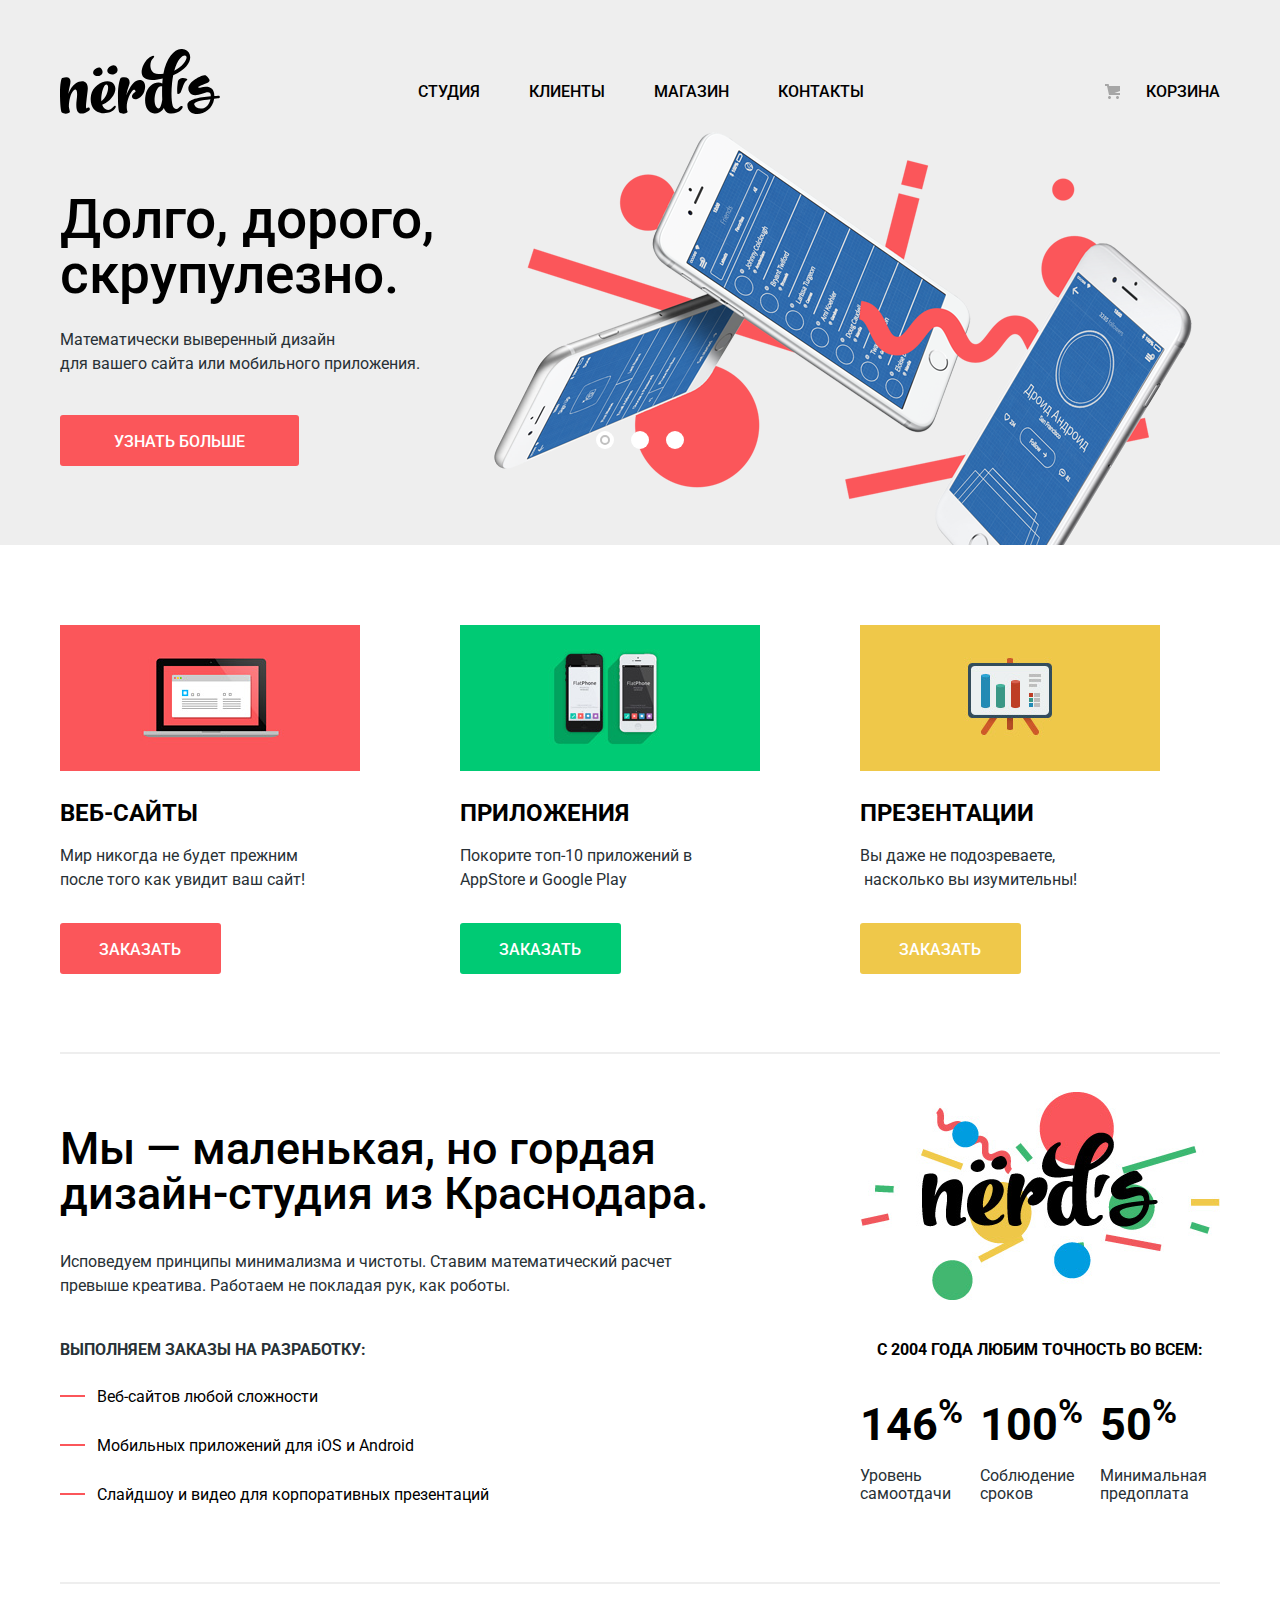
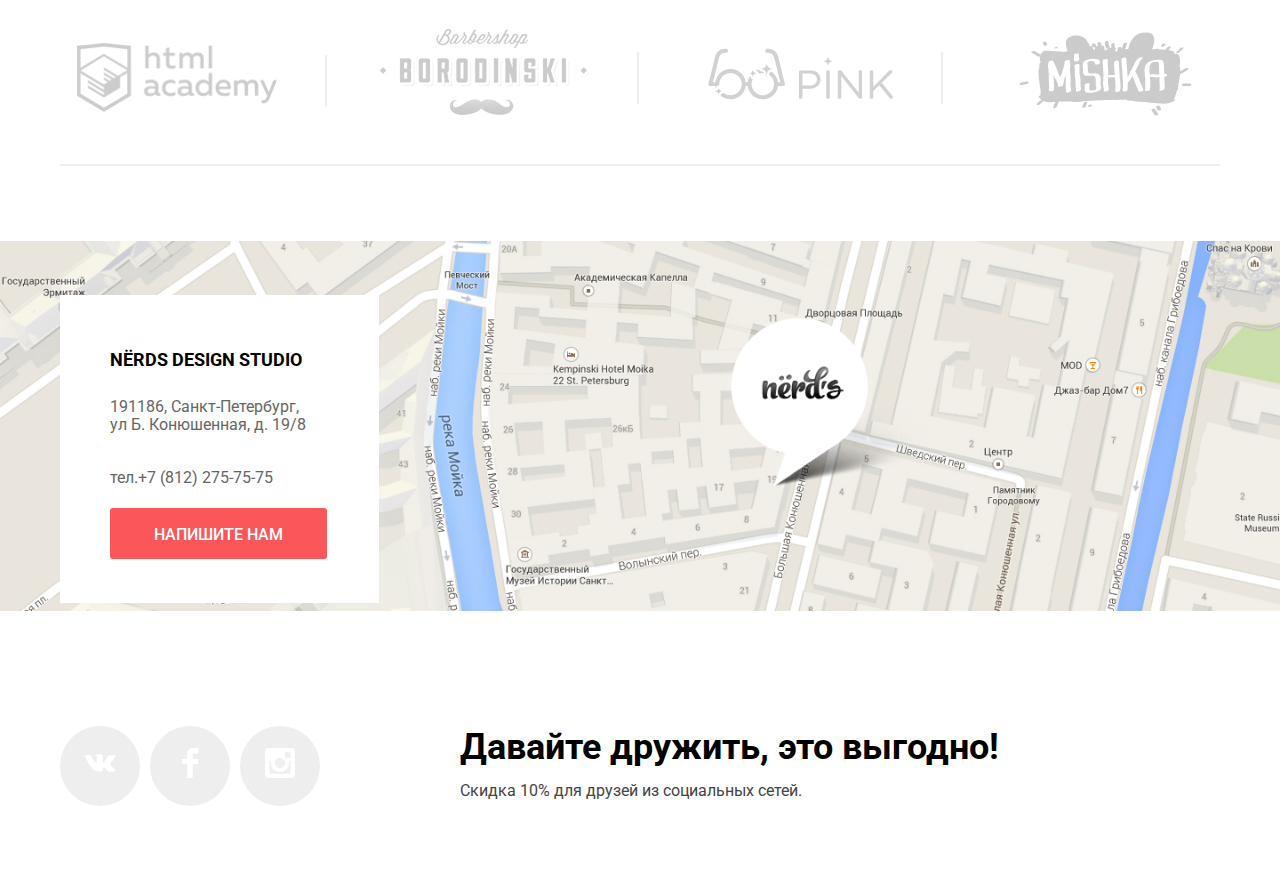
==== index.html @ cc9f0414 "удалила ненужные изображения и добавила размер карты" ====
<!DOCTYPE html>
<html class="page" lang="ru">

<head>
  <meta charset="utf-8">
  <title>HTML Academy: Нёрдс</title>
  <link href="https://fonts.googleapis.com/css2?family=Roboto:ital,wght@0,100;0,300;0,400;0,500;0,700;0,900;1,100;1,300;1,400;1,500;1,700;1,900&display=swap" rel="stylesheet">
  <link href="css/normalize.css" rel="stylesheet">
  <link href="css/style.min.css" rel="stylesheet">
</head>

<body class="page-body">
  <header class="page-header">
    <div class="container">
      <nav class="main-navigation">
        <a class="main-header-logo" href="#">
          <svg xmlns="http://www.w3.org/2000/svg" width="160" height="65" viewBox="0 0 160 65">
            <path
              d="M157.936 49.374c-1.235.161-2.523.271-3.757.377v.056c-2.415 17.364-26.188 20.231-26.779 6.599-.269-6.167 11.593-7.95 23.398-9.088.429-11.09-15.901 5.667-21.608-4.601-5.019-9.025 14.632-17.938 16.728-16.102 6.438 5.636 3.404 6.618-1.379 8.335-9.49 3.41-5.791 4.107-4.511 3.726 7.569-2.253 14.366-1.04 14.312 8.317 1.288-.107 2.522-.163 3.757-.271 2.306-.215 2.467 2.435-.161 2.652zm-7.514.756c-9.124 1.028-17.013 2.436-16.153 5.355 1.716 5.573 13.577 6.818 16.153-5.355zM117.678 44.918c-.682-.037-.703-6.038.112-11.688 1.005-6.951 11.935-3.357 9.093-1.906-2.975 1.52-4.429 8.718-6.266 12.087-.635 1.161-2.605 1.526-2.939 1.507zM42.105 21.002c2.376 4.866-4.937 8.171-8.292 4.521-1.398-1.555-.755-4.56 2.636-6.193 1.697-.836 4.073-1.596 5.656 1.672zM57.062 18.861c2.585 5.297-5.38 8.896-9.031 4.922-1.522-1.695-.823-4.963 2.873-6.742 1.846-.911 4.432-1.736 6.158 1.82zM28.883 61.666c-7.919 5.338-14.219 4.159-12.212-10.848 1.45-10.904-.948-11.521-3.122-9.442-2.845 2.697-4.628 9.723-4.684 16.412a50.98 50.98 0 0 0 1.004 4.776c.334 1.63-4.907 3.315-7.974 1.011C.837 62.79 0 54.865 0 44.131c0-8.824 1.171-14.895 2.23-15.175 8.029-2.191 9.312 1.348 7.583 7.981a47.637 47.637 0 0 0-1.395 7.924c1.673-4.664 4.071-8.485 6.803-10.173 7.416-4.664 13.605-2.473 12.434 6.801-2.007 16.58-2.174 18.827-.39 17.535 2.231-1.574 3.68 1.238 1.618 2.642zM54.982 59.59c-2.175 3.484-7.806 5.171-13.216 4.552-7.75-.843-12.545-7.756-10.705-18.097 2.008-11.185 18.065-18.322 23.196-10.341 3.735 5.789-2.175 16.017-11.597 19.783l-.502.168c1.951 5.171 6.579 7.476 11.039 2.36 2.119-2.36 3.624-1.348 1.785 1.575zm-13.605-7.418c5.855-4.159 7.806-13.32 6.189-15.905-1.728-2.697-5.074 1.517-6.245 11.746-.111 1.461-.111 2.865.056 4.159zM83.091 44.992c-1.597 2.507-3.903 4.384-5.966 5.059-2.398.73-5.185.056-5.185-2.698 0-1.011.892-3.372 3.624-4.721-.168-1.911-1.394-2.417-2.286-1.686-3.345 2.586-7.417 12.25-6.356 19.221.055.168.055.337.055.506.168.617.335 1.237.558 1.854.557 1.574-4.907 3.316-7.973.956-1.059-.788-1.617-6.97-1.617-17.704 0-8.824 1.951-16.636 3.011-16.917 6.412-1.743 10.147 1.292 8.14 7.249-1.171 3.373-2.23 6.801-2.843 10.399 2.453-6.688 6.523-12.872 9.812-14.501 5.856-2.923 10.092.956 8.867 7.813-.056.11-.112.393-.112.449-.056.562-.566 2.302-.39 1.741-.516 1.645-.892 2.277-1.339 2.98z" />
            <path
              d="M113.207 26.161a86.988 86.988 0 0 0-1.115 7.531c-1.059 10.06-.612 18.996.613 22.986.726 2.137 3.457 4.946 6.078 2.023 2.843-3.203 5.967-1.349 2.174 2.416-2.34 2.305-6.689 3.878-11.039 3.428-3.123-.393-5.018-2.415-6.134-5.505-.444.898-.947 1.685-1.56 2.302-2.119 2.193-4.685 3.43-7.974 3.092-6.637-.73-10.538-7.923-8.699-18.153 1.952-10.791 11.319-14.725 16.728-11.857.112-1.349.223-2.699.335-4.104.055-.281.055-.562.11-.843a96.962 96.962 0 0 1-4.962.956C73.787 34.423 82.04 14.864 87.894 9.75c6.636-5.733 7.36-1.855 5.297-.562-3.68 2.36-5.297 15.905 5.241 15.905 1.729 0 3.346-.112 4.962-.281C106.685 6.49 116.665-2.391 124.75.532c8.976 3.26 8.029 17.535-11.543 25.629zm-10.928 24.393c-.224-3.542-.224-7.532-.167-11.636 0-.506.056-1.011.056-1.461-3.346-1.518-6.635 3.653-7.473 10.792-.946 8.373 2.788 12.813 4.908 10.791 1.617-1.631 2.453-6.803 2.676-8.486zm24.086-43.165c-1.784-2.642-8.307.562-12.098 14.332 9.535-4.554 13.326-12.422 12.098-14.332z" />
          </svg>
        </a>
        <ul class="site-navigation">
          <li>
            <a href="">Студия</a>
          </li>
          <li>
            <a href="">Клиенты</a>
          </li>
          <li>
            <a href="catalog.html">Магазин</a>
          </li>
          <li>
            <a href="">Контакты</a>
          </li>
        </ul>
        <div class="header-cart">
          <a class="cart-link" href="">Корзина</a>
        </div>
      </nav>
    </div>
  </header>
  <main>
    <div class="slider">
      <section class="slider-full container">
        <h2 class="visually-hidden">Описание</h2>
        <ul class="slider-list">
          <li class="slider-item slide slide-current">
            <section class="slider-text">
              <p class="slider-main-text">Долго, дорого,  скрупулезно.</p>
              <p class="slider-description-text">Математически выверенный дизайн <br>
                для вашего сайта или мобильного приложения.</p>
              <a class="button button-primary" href="">Узнать больше</a>
            </section>
            <img class="slider-img" src="img/banner-phone.png" width="760" height="430" alt="Телефоны">
          </li>
          <li class="slider-item slide">
            <section class="slider-text">
              <p class="slider-main-text">Любим математику как никто другой.</p>
              <p class="slider-description-text">Никакого креатива, только математические формулы для расчета идеальных пропорций</p>
              <a class="button button-primary" href="">Узнать больше</a>
            </section>
            <img class="slider-img" src="img/banner-pc.png" width="760" height="430" alt="Мониторы">
          </li>
          <li class="slider-item slide">
            <section class="slider-text">
              <p class="slider-main-text">Только ночь, только хардкор.</p>
              <p class="slider-description-text">Никакого креатива, только математические формулы для расчета идеальных пропорций</p>
              <a class="button button-primary" href="">Узнать больше</a>
            </section>
            <img class="slider-img" src="img/banner-tablet-and-phone.png" width="760" height="430" alt="Планшеты">
          </li>
        </ul>
        <div class="slider-controls">
          <button class="slider-control current" type="button" aria-label="Первый слайд"></button>
          <button class="slider-control" type="button" aria-label="Второй слайд"></button>
          <button class="slider-control" type="button" aria-label="Третий слайд"></button>
        </div>
      </section>
    </div>
    <div class="container">
      <h1 class="visually-hidden">Студия «Нердс»</h1>
      <section class="features">
        <h2 class="visually-hidden">Услуги</h2>
        <ul class="features-list">
          <li class="features-item">
            <a href="">
              <img src="img/illustration-1-1.png" width="300" height="146" alt="Изображение с ноутбуком">
            </a>
            <h3>Веб-сайты</h3>
            <p>Мир никогда не будет прежним <br> после того как увидит ваш сайт!</p>
            <a href="" class="button button-primary button-features">Заказать</a>
          </li>
          <li class="features-item">
            <a href="">
              <img src="img/illustration-2-1.png" width="300" height="146" alt="Изображение со смартфонами">
            </a>
            <h3>Приложения</h3>
            <p>Покорите топ-10 приложений в AppStore и Google Play</p>
            <a href="" class="button button-green button-features">Заказать</a>
          </li>
          <li class="features-item">
            <a href="">
              <img src="img/illustration-3-1.png" width="300" height="146" alt="Изображение с презентацией">
            </a>
            <h3>Презентации</h3>
            <p>Вы даже не подозреваете,<br> насколько вы изумительны!</p>
            <a href="" class="button button-yellow button-features">Заказать</a>
          </li>
        </ul>
      </section>
      <hr class="horizontal-line">
      <section class="section-about">
        <section class="differents">
          <h2 class="visually-hidden">Чем мы отличаемся</h2>
          <p class="positioning">Мы — маленькая, но гордая<br> дизайн-студия из Краснодара.</p>
          <p class="values-company">Исповедуем принципы минимализма и чистоты. Ставим математический расчет превыше креатива. Работаем не покладая рук, как роботы.</p> 
          <p class="types-jobs">Выполняем заказы на разработку:</p>
          <ul>
            <li>Веб-сайтов любой сложности</li>
            <li>Мобильных приложений для iOS и Android</li>
            <li>Слайдшоу и видео для корпоративных презентаций</li>
          </ul>
        </section>
        <section class="rtb">
          <h2 class="visually-hidden">RTB</h2>
          <figure class="logo-container">
            <img src="img/nerds-illustration-1.png" width="360" height="208" alt="Цветной логотип Нёрдс">
          </figure>
          <p class="rtb-discription">с 2004 года Любим точность во всем:</p>
          <ul>
            <li>
              <p class="rtb-numbers">146<sup>%</sup></p>
              <p class="rtb-numbers-description">Уровень самоотдачи</p>
            </li>
            <li>
              <p class="rtb-numbers">100<sup>%</sup></p>
              <p class="rtb-numbers-description">Соблюдение сроков</p>
            </li>
            <li>
              <p class="rtb-numbers">50<sup>%</sup></p>
              <p class="rtb-numbers-description">Минимальная предоплата</p>
            </li>
          </ul>
        </section>
      </section>
      <section class="our-projects">
        <h2 class="visually-hidden">Наши проекты</h2>
        <ul class="projects-list">
          <li class="projects-item project-html-academy">
            <a href="https://htmlacademy.ru/intensive/htmlcss" target="_blank"><img src="img/logo-1.png" width="200" height="68" alt="Логотип HTMLAcademy"></a>
          </li>
          <li class="projects-item project-borodinski">
            <a href="#"><img src="img/logo-2.png" width="209" height="90" alt="Логотип Барбершопа Бородинский"></a>
          </li>
          <li class="projects-item project-pink">
            <a href="#"><img src="img/logo-3.png" width="185" height="52" alt="Логотип проекта Пинк"></a>
          </li>
          <li class="projects-item">
            <a href="#"><img src="img/logo-4.png" width="173" height="84" alt="Логотип магазина Мишка"></a>
          </li>
        </ul>
      </section>
    </div>

  </main>
  <footer class="page-footer main-footer">
    <section class="map-footer">
      <h2 class="visually-hidden">Как нас найти</h2>
      <div class="main-map">
        <img class="map-image" src="img/map-plus-marker.jpg" width="1440" height="416" alt="Карта города">
        <div class="container">
          <div class="map-address">
            <h3>Nёrds design studio</h3>
            <p>191186, Санкт-Петербург,<br> ул Б. Конюшенная, д. 19/8</p>
            <p>тел.<a class="number" href="tel:+78122757575">+7 (812) 275-75-75</a></p>
            <a class="button button-primary button-mail" href="write-us.html">Напишите нам</a>
          </div>
        </div>
      </div>
    </section>
    <div class="footer-social container">
      <h2 class="visually-hidden">Ссылки на соцсети</h2>
      <ul class="social-links">
        <li class="social-button">
          <a href="https://vk.com/" target="_blank">
            <span class="visually-hidden">Вконтакте</span>
            <svg width="26" height="15" viewBox="0 0 26 15"><path fill="#FFF" d="M16.138 11.51c.956-.309 2.18 2.04 3.483 2.939.978.681 1.727.534 1.727.534l3.473-.05s1.815-.112.957-1.554c-.071-.12-.503-1.069-2.585-3.022-2.177-2.043-1.882-1.712.739-5.244 1.597-2.153 2.236-3.468 2.036-4.028-.192-.539-1.365-.399-1.365-.399L20.69.713c-.381.001-.704.119-.851.515-.003.004-.621 1.666-1.445 3.079-1.741 2.989-2.436 3.148-2.724 2.961-.661-.433-.494-1.737-.494-2.664 0-2.897.432-4.105-.846-4.417-.427-.104-.739-.172-1.828-.182-1.392-.021-2.574 0-3.244.329-.445.223-.786.712-.579.74.26.035.843.16 1.155.586.401.552.389 1.789.389 1.789s.229 3.411-.54 3.834c-.528.29-1.25-.302-2.803-3.016-.793-1.388-1.392-2.922-1.392-2.922s-.116-.285-.326-.441c-.25-.185-.6-.244-.6-.244L.848.684S.29.7.085.946c-.182.218-.015.668-.015.668s2.909 6.881 6.203 10.347c3.02 3.182 6.452 2.971 6.452 2.971h1.555s.469-.054.709-.312c.224-.24.214-.691.214-.691s-.031-2.109.935-2.419z"/></svg>
          </a>
        </li>
        <li class="social-button">
          <a href="http://facebook.com/" target="_blank">
            <span class="visually-hidden">Фейсбук</span>
            <svg width="12" height="22" viewBox="0 0 12 22">
              <path d="M12 4V0H8a4 4 0 0 0-4 4v4H0v4h4v10h4V12h4V8H8V4h4z" /></svg>
          </a>
        </li>
        <li class="social-button">
          <a href="https://www.instagram.com/" target="_blank">
            <span class="visually-hidden">Инстаграм</span>
            <svg width="21" height="21" viewBox="0 0 21 21"><path fill="#FFF" d="M18 0H3C1.35 0 0 1.35 0 3v15c0 1.65 1.35 3 3 3h15c1.65 0 3-1.35 3-3V3c0-1.65-1.35-3-3-3zm-7.5 7c1.93 0 3.5 1.57 3.5 3.5S12.43 14 10.5 14 7 12.43 7 10.5 8.57 7 10.5 7zM18 18H3V9h1.181A6.504 6.504 0 0 0 4 10.5a6.5 6.5 0 1 0 13 0 6.45 6.45 0 0 0-.181-1.5H18v9zm0-11h-4V3h4v4z"/></svg>
          </a>
        </li>
      </ul>
      <section class="footer-cta">
        <p class="big-text">Давайте дружить, это выгодно!</p>
        <p class="after-big-text">Скидка 10% для друзей из социальных сетей.</p>
      </section>
    </div>
  </footer>
  <section class="modal modal-contact-us">
    <h2 class="modal-title">Напишите нам</h2>
    <button class="modal-close" type="button" aria-label="Закрыть"></button>
    <form class="modal-form" action="https://echo.htmlacademy.ru" method="POST">
      <div class="modal-name">
        <label class="modal-label" for="name">Ваше имя:</label>
        <input class="modal-name-input" type="text" name="name" id="name" placeholder="Имя Фамилия">
      </div>
      <div class="modal-email">
        <label class="modal-label" for="email">Ваш email:</label>
        <input class="modal-email-input" type="email" name="email" id="email" placeholder="email@example.com">
      </div>
      <div class="form-text">
        <label class="modal-label" for="letter">Текст письма</label>
        <textarea class="modal-text-textarea" name="letter" id="letter" rows="8" placeholder="В свободной форме"></textarea>
      </div>
      <button class="button button-primary modal-button" type="submit">Отправить</button>
    </form>
  </section>

  <script src="js/slider.min.js"></script>
  <script src="js/mail.min.js"></script>
</body>

</html>
---- css/style.min.css ----
:root{--primary-black:0,0,0;--primary-white:255,255,255;--primary-red:#FB565A;--hover-red:#E74246;--active-red:#D7373B;--primary-gray:#EEEEEE;--hover-gray:#DFDFDF;--active-gray:#D5D5D5;--primary-darkgray:77,77,77;--active-link-gray:65,65,65;--text-gray:#283136}html{box-sizing:border-box}body{min-width:1180px;margin:0;padding:0;font-family:Roboto,Arial,sans-serif;font-size:16px;line-height:24px;font-weight:400;color:rgba(var(--primary-black),1);background-color:rgba(var(--primary-white),1)}a{text-decoration:none}img{max-width:100%;height:auto}.horizontal-line{border:none;height:2px;background-color:var(--primary-gray)}.visually-hidden{position:absolute;width:1px;height:1px;margin:-1px;border:0;padding:0;clip:rect(0 0 0 0);overflow:hidden}.page{height:100%}.page-body{min-height:100%;display:grid;grid-template-rows:min-content 1fr min-content;align-content:start}.page-catalog{display:grid;grid-column-gap:140px;grid-template-columns:260px 1fr;align-content:start}.container{width:1160px;padding:0 15px;margin:0 auto}.button{font:inherit;line-height:18px;font-weight:500;border-radius:3px;text-align:center;vertical-align:middle;text-transform:uppercase;border-radius:3px;border:none;cursor:pointer}.button-primary{color:rgba(var(--primary-white),1);background-color:var(--primary-red)}.button-primary:hover{background-color:var(--hover-red);transition:.3s}.button-primary:active{color:rgba(var(--primary-white),.3);background-color:var(--active-red);box-shadow:inset 0 3px 0 rgba(0,1,1,.1);transition:.3s}.button-secondary{color:rgba(var(--primary-black),1);background-color:var(--primary-gray)}.button-secondary:hover{color:rgba(var(--primary-black),1);background-color:#dfdfdf;transition:.3s}.button-secondary:active{color:rgba(var(--primary-black),.3);background-color:#d5d5d5;box-shadow:inset 0 3px 0 rgba(0,1,1,.1);transition:.3s}.page-header{background-color:var(--primary-gray)}.header-background{background-color:var(--primary-gray);background-size:cover}.main-navigation{width:100%;margin-top:49px;text-transform:uppercase;font-weight:500;color:rgba(var(--primary-black),1);line-height:30px;list-style:none;display:flex;justify-content:space-between;align-items:center}.main-header-logo{width:160px;height:65px;color:rgba(var(--primary-black),1);fill:currentColor}.main-header-logo:hover{fill:rgba(var(--primary-black),1)}.main-header-logo:active{fill:#a6a6a6;transition:.3s}.site-navigation{flex-wrap:wrap;margin:0;margin-top:20px;padding:0;list-style:none;font-weight:500}.header-cart{margin-top:20px;max-width:115px}.cart-link::before{content:"";position:absolute;top:7px;right:100px;width:15px;height:15px;background-image:url(../img/cart-icon.svg);background-repeat:no-repeat;background-position:0 0}.header-cart .cart-link{padding-left:40px;position:relative}.site-navigation li{display:inline-block;vertical-align:top;margin-right:45px}.site-navigation li:last-child{padding-right:0}.site-navigation a{position:relative;text-align:center;padding-top:25px;padding-bottom:25px;color:rgba(var(--primary-black),1)}.header-cart a{display:block;color:rgba(var(--primary-black),1)}.header-cart a:hover,.site-navigation a:hover{color:var(--primary-red);transition:.3s}.header-cart a:active,.site-navigation a:active{color:rgba(var(--primary-black),.3);transition:.3s}.site-navigation-active::before{display:inline-block;vertical-align:top;position:absolute;content:"";width:100%;height:2px;background:var(--primary-red);bottom:4px}.page-title{background-color:var(--primary-gray);padding-top:78px;padding-bottom:108px;text-align:center;margin:0;margin-bottom:55px;font-size:55px;line-height:1}.slider{width:100%;background-color:var(--primary-gray)}.slider-full{position:relative;width:1160px;margin:0 auto;padding:0}.slider ul{list-style:none;display:flex;align-items:center;flex-wrap:wrap;padding:0;margin:0}.slider-item{position:relative;width:1160px}.slider-text{position:absolute;top:78px}.slider-main-text{width:538px;min-height:111px;font-size:55px;line-height:55px;font-weight:500;margin:0;margin-bottom:25px}.slider-description-text{margin:0;width:400px;min-height:49px;color:var(--text-gray);margin-bottom:52px}.slider-text a{padding:54px;padding-top:17px;padding-bottom:15px}.slider-controls{position:absolute;top:317px;left:536px;z-index:20;display:flex;width:88px;justify-content:space-between}.slider-controls button{padding:0;border:0;width:18px;height:18px;background-color:rgba(var(--primary-white),1);border-radius:50%;cursor:pointer}.slide{display:none}.slide-current{display:block}.slider-controls .current{width:18px;height:18px;align-self:center;border-radius:50%}.slider-controls .current::before{border-color:#c1c1c1}.slider-control{position:relative}.slider-control::before{content:"";position:absolute;width:6px;height:6px;border:2px solid transparent;border-radius:50%;top:50%;left:50%;transform:translate(-50%,-50%)}.slider-img{display:flex;padding-left:400px;width:760px}.features{margin-top:80px;margin-bottom:80px}.features-list{display:grid;grid-template-columns:1fr 1fr 1fr;column-gap:100px;margin:0;margin-right:60px;padding:0;list-style:none}.features-item{text-align:left;min-height:347px}.features-item h3{font-size:24px;line-height:30px;margin-top:20px;margin-bottom:16px;font-weight:700;text-transform:uppercase}.features-item p{color:var(--text-gray);margin:0;margin-bottom:45px}.button-features{padding-left:39px;padding-right:40px;padding-top:17px;padding-bottom:15px}.button-green{color:rgba(var(--primary-white),1);background-color:#00ca74}.button-green:hover{background-color:#00bc6c;transition:.3s}.button-green:active{color:rgba(var(--primary-white),.3);background-color:#00aa62;box-shadow:inset 0 3px 0 rgba(0,1,1,.1);transition:.3s}.button-yellow{color:rgba(var(--primary-white),1);background-color:#efc84a}.button-yellow:hover{background-color:#eab534;transition:.3s}.button-yellow:active{color:rgba(var(--primary-white),.3);background-color:#e5a722;box-shadow:inset 0 3px 0 rgba(0,1,1,.1);transition:.3s}.section-about{display:flex;justify-content:space-between;flex-wrap:wrap;margin-top:38px;margin-bottom:50px;width:100%}.differents{width:651px}.positioning{margin:0;margin-top:34px;margin-bottom:34px;font-weight:500;font-size:45px;line-height:45px}.values-company{max-width:646px;margin:0;margin-bottom:16px;color:var(--text-gray)}.types-jobs{font-weight:700;text-transform:uppercase;margin:0;margin-bottom:23px;color:var(--text-gray)}.rtb{width:360px;min-height:412px}.logo-container{margin:0;height:208px}.logo-container img{width:360px;height:208px}.differents ul{list-style:none;color:rgba(var(---text-gray),1);margin:0;padding:0}.differents li{position:relative;margin:0;padding:0;padding-left:37px;margin-bottom:25px}.differents li::before{content:"";position:absolute;top:10px;left:0;width:25px;height:2px;background-color:var(--primary-red)}.rtb ul{list-style:none;padding:0;margin:0;display:grid;grid-template-columns:1fr 1fr 1fr}.rtb-numbers{font-weight:700;font-size:45px;line-height:64px;margin:0}.rtb-numbers-description{line-height:18px;color:var(--text-gray);margin:0;margin-top:10px}.rtb-discription{text-align:center;text-transform:uppercase;font-weight:700;margin-top:38px;margin-bottom:31px}.our-projects{width:100%;min-height:180px;margin-bottom:75px;border-top:2px solid var(--primary-gray);border-bottom:2px solid var(--primary-gray)}.projects-list{margin:0;padding-top:45px;padding-bottom:37px;padding-left:17px;padding-right:28px;display:flex;justify-content:space-between;align-items:center;flex-direction:row;list-style:none}.projects-item{position:relative}.projects-item:not(:last-child)::after{content:"";position:absolute;top:50%;right:-50px;width:2px;height:52px;background-color:var(--primary-gray);transform:translateY(-50%)}.project-html-academy{margin-top:7px}.project-borodinski{margin-left:-23px}.project-pink{margin-left:-8px}.projects-item img{flex-grow:1;opacity:.2}.projects-item img:hover{opacity:1;transition:.3s}.projects-item img:active{opacity:.1;transition:.3s}.footer-social{display:flex;align-items:center;justify-content:center;min-height:218px}.map-footer{position:relative;height:416px}.map-image{position:absolute;top:0;left:0;right:0;bottom:0;max-height:100%;width:100%;object-fit:cover;z-index:-1}.map-address-container{border:1px solid transparent}.map-address{position:absolute;top:54px;width:319px;min-height:308px;background-color:rgba(var(--primary-white),1)}.map-address h3{text-transform:uppercase;font-size:18px;line-height:30px;font-weight:700;margin-left:50px;margin-top:50px;margin-bottom:23px}.map-address p{color:#666;line-height:18px;margin-bottom:35px;padding-left:50px;padding-right:39px}.button-mail{padding-left:44px;padding-right:44px;padding-top:17px;padding-bottom:15px;margin-left:50px;margin-bottom:47px}.number{text-decoration:none;color:#666}.footer-cta{text-align:left;margin:0;margin-right:100px;margin-left:140px;width:660px}.after-big-text{color:#444;margin:0}.big-text{color:var(--primary-black);margin:0;padding-bottom:14px;font-size:36px;line-height:36px;font-weight:700}.social-links{display:flex;flex-wrap:wrap;justify-content:space-between;width:260px;height:80px;padding:0;margin:0;list-style:none}.social-button{display:flex;align-items:center;justify-content:center;width:80px;height:80px;border-radius:100%;fill:rgba(var(--primary-white),1);background-color:var(--primary-gray);cursor:pointer}.social-button:hover{background-color:var(--hover-red);transition:.3s}.social-button svg{width:30px;height:30px}.social-button:active path{fill:rgba(var(--primary-white),.3);background-color:var(--active-red);transition:.3s}.filters{grid-row-start:1;grid-row-end:3}.filter-grid{display:flex;margin:0;padding:0;border:none}.grid{margin-top:54px;margin-bottom:20px}.range-filter{width:260px;margin-top:48px}.filter legend{font-size:18px;line-height:30px;font-weight:700;text-transform:uppercase}.range-controls{position:relative;height:41px;background-color:var(--primary-gray);margin-bottom:14px;padding-top:39px;padding-left:33px;padding-right:22px;border-radius:3px}.range-controls .scale{height:2px;background:#d7dcdf}.range-controls .bar{width:70%;height:2px;background:#00ca74}.range-controls .toggle{position:absolute;top:30px;left:0;width:4px;height:4px;padding:0;border:8px solid rgba(var(--primary-white),1);background-color:#ababab;border-radius:50%;box-shadow:0 2px 1px rgba(0,0,0,.15);cursor:pointer}.range-controls .toggle-min{left:18px}.range-controls .toggle-max{left:160px}.price-controls label{text-transform:uppercase;font-family:inherit;font-size:16px;line-height:22px}.price-controls input{font-family:inherit;font-size:inherit;line-height:inherit;width:80px;height:38px;background-color:var(--primary-gray);border:none;border-radius:3px;margin-left:11px;text-align:center}.price-controls{display:flex;justify-content:space-between}.filter ul{list-style:none;padding:0;color:rgba(var(--primary-darkgray),.4)}.filter-item{margin-bottom:17px;color:var(--text-gray)}.filter-check{padding-left:36px;color:rgba(var(--text-gray),1);cursor:pointer}.filter-input{position:absolute;-webkit-appearance:none;-moz-appearance:none;appearance:none}.filter-checkbox{position:absolute;width:23px;height:23px;margin-left:-36px;background-image:url(../img/checkbox-off.svg);opacity:.4}.filter-radio-button{position:absolute;width:25px;height:25px;margin-left:-36px;background-image:url(../img/radio-off.svg);opacity:.4}.filter-input:focus+.filter-checkbox,.filter-input:hover+.filter-checkbox{background-image:url(../img/checkbox-off.svg);opacity:1;transition:.3s}.filter-input:focus+.filter-radio-button,.filter-input:hover+.filter-radio-button{background-image:url(../img/radio-off.svg);opacity:1;transition:.3s}.filter-input:checked+.filter-checkbox{background-image:url(../img/checkbox-on.svg);width:25px}.filter-input:checked:focus+.filter-checkbox,.filter-nput:checked:hover+.filter-checkbox{color:rgba(var(--text-gray),1);background-image:url(../img/checkbox-on.svg);opacity:1;transition:.3s}.filter-input:disabled+.filter-checkbox{background-image:url(../img/checkbox-off.svg);opacity:1}.filter-input:disabled:focus+.filter-checkbox,.filter-input:disabled:hover+.filter-checkbox{background-image:url(../img/checkbox-off.svg);opacity:.1;transition:.3s}.filter-input:disabled:checked+.filter-checkbox{background-image:url(../img/checkbox-on.svg);opacity:.1;transition:.3s}.filter-input:disabled:checked:focus+.filter-checkbox,.filter-input:disabled:checked:hover+.filter-checkbox{background-image:url(../img/checkbox-on.svg);opacity:.1;transition:.3s}.filter-input:checked+.filter-radio-button{background-image:url(../img/radio-on.svg)}.filter-input:checked:focus+.filter-radio-button,.filter-input:checked:hover+.filter-radio-button{color:rgba(var(--filter-text-gray),1);background-image:url(../img/radio-on.svg);opacity:1;transition:.3s}.filter-input:disabled+.filter-radio-button{background-image:url(../img/radio-off.svg);opacity:.1}.filter-input:disabled:focus+.filter-radio-button,.filter-input:disabled:hover+.filter-radio-button{background-image:url(../img/radio-off.svg);opacity:.1;transition:.3s}.filter-input:disabled:checked+.filter-radio-button{background-image:url(../img/radio-on.svg);opacity:.1}.filter-input:disabled:checked:focus+.filter-adio-button,.filter-input:disabled:checked:hover+.filter-radio-button{background-image:url(../img/radio-on.svg);opacity:.1;transition:.3s}.button-show{padding-left:88px;padding-right:89px;padding-top:17px;padding-bottom:15px;margin-top:25px}.sorting{display:flex;justify-content:space-between;min-height:30px}.title-sorting{text-transform:uppercase;margin:0;font-size:18px;line-height:30px;font-weight:700}.sorting-buttons{display:flex;align-items:center}.sorting-ranging{background-color:transparent;fill:currentColor;fill-opacity:.2}.sorting-ranging:focus,.sorting-ranging:hover{fill:#a6a6a6;fill-opacity:1;transition:.3s}.sorting-ranging-current,.sorting-ranging:active{fill:var(--primary-black);fill-opacity:1;transition:.3s}.button-sort{color:rgba(var(--primary-black),.3);font-size:14px;background-color:transparent;padding:0;padding-left:15px;padding-right:15px}.button-sort:focus,.button-sort:hover{color:rgba(var(--primary-black),.6);transition:.3s}.button-sort-current,.button-sort:active{color:rgba(var(--primary-black),1)}.sort-list-item{margin-right:5px}.catalog-list{display:flex;flex-wrap:wrap;justify-content:space-between;margin:0;margin-top:45px;padding:0;list-style:none}.catalog-list-item{position:relative;margin-bottom:30px;width:360px}.catalog-list-item:hover{box-shadow:0 6px 15px rgba(0,1,1,.25);transition:.3s}.browser-header{padding:0;margin:0;width:360px;height:40px;opacity:.12}.catalog-list-image{padding:0;margin:0;width:360px;height:580px}.catalog-list-item-info{position:absolute;bottom:0;display:none}.catalog-list-item:hover .catalog-list-item-info{display:flex;flex-direction:column;align-items:center;background-color:var(--primary-gray);min-height:230px;width:360px;border-radius:0 0 3px 3px;transition:.3s}.catalog-list-item:hover .browser-header{opacity:1;transition:.3s}.catalog-item-description{text-align:center;color:#666;line-height:18px;margin:0;margin-bottom:32px;margin-top:15px}.catalog-item{text-transform:uppercase;color:var(--primary-black);font-size:18px;font-weight:700;line-height:30px;margin-top:26px;transition:.2s}.catalog-item:hover{color:var(--primary-red);transition:.3s}.catalog-item:active{color:rgba(var(--primary-black),.3);transition:.3s}.button-catalog{padding:17px 72px 15px 72px}.pagination-list{display:flex;flex-wrap:wrap;list-style:none;padding:0;margin:0;margin-bottom:60px;margin-top:25px}.pagination-item{margin-right:11px}.pagination-item a{display:block;text-transform:uppercase;color:rgba(var(--primary-black),1);padding-top:17px;padding-bottom:15px;padding-left:20px;padding-right:20px;margin:0;line-height:18px;font-weight:500;border-radius:3px;background-color:var(--primary-gray)}.pagination-item:last-child{margin-right:0}.pagination-item a:hover{background-color:#dfdfdf;transition:.3s}.pagination-item a:active{color:rgba(var(--primary-black),.3);background-color:#d5d5d5;box-shadow:inset 0 3px 0 rgba(0,1,1,.1);transition:.3s}.pagination-item-current a,.pagination-item-current a:active,.pagination-item-current a:hover{background:rgba(0,0,0,.0001);border:3px solid #dbdbdb;padding-top:14px;padding-bottom:12px;padding-left:17px;padding-right:17px;border-radius:3px;border-color:#dbdbdb;transition:.3s}.button-pagination{padding-top:17px;padding-bottom:15px;padding-left:78px;padding-right:77px}.modal{display:none;box-sizing:border-box}.modal-contact-us{width:960px;position:fixed;top:50px;right:0;bottom:auto;left:0;margin:auto;padding:65px 100px 85px 100px;background:rgba(var(--primary-white),1);box-shadow:0 20px 40px rgba(0,0,0,.4)}.modal-show{display:block;animation:bounce .6s}.modal-error{animation:shake .6s}.modal-title{margin:0;margin-bottom:37px;font-weight:700;font-size:45px}.modal-form{display:flex;flex-wrap:wrap;justify-content:space-between}.form-text{width:100%;margin-bottom:47px;margin-top:34px}.modal-label{display:block;font-weight:700;margin-bottom:9px}.modal-email{flex-grow:1}.modal-name{flex-grow:1;margin-right:56px}.modal-email-input,.modal-name-input{width:100%;min-height:50px;border:2px solid #d7dcde;border-radius:3px;padding-left:16px;color:#a2a2a2}.modal-text-textarea{width:100%;max-width:100%;border:2px solid #d7dcde;border-radius:3px;padding-left:16px;padding-top:16px;color:#a2a2a2}.modal-email-input:hover,.modal-name-input:hover,.modal-text-textarea:hover{border:2px solid #b4b9bb;transition:.3s}.modal-email-input:focus,.modal-name-input:focus,.modal-text-textarea:focus{border:2px solid #000;color:#444}.modal-email-input:invalid,.modal-name-input:invalid,.modal-text-textarea:invalid{border:2px solid var(--primary-red);color:var(--primary-red)}.modal-email-input::-webkit-input-placeholder,.modal-name-input::-webkit-input-placeholder,.modal-text-textarea::-webkit-input-placeholder{color:#a2a2a2}.modal-email-input::-moz-placeholder,.modal-name-input::-moz-placeholder,.modal-text-textarea::-moz-placeholder{color:#a2a2a2}.modal-email-input::-ms-input-placeholder,.modal-name-input::-ms-input-placeholder,.modal-text-textarea::-ms-input-placeholder{color:#a2a2a2}.modal-email-input:focus::-webkit-input-placeholder,.modal-name-input:focus::-webkit-input-placeholder,.modal-text-textarea:focus::-webkit-input-placeholder{color:#444}.modal-email-input:focus::-moz-placeholder,.modal-name-input:focus::-moz-placeholder,.modal-text-textarea:focus::-moz-placeholder{color:#444}.modal-email-input:focus::-ms-input-placeholder,.modal-name-input:focus::-ms-input-placeholder,.modal-text-textarea:focus::-ms-input-placeholder{color:#444}.modal-button{padding:17px 83px 15px 83px}.modal-close{position:absolute;top:78px;right:90px;width:21px;height:21px;background-color:transparent;border:0;cursor:pointer}.modal-close::after,.modal-close::before{content:"";position:absolute;top:10px;left:-2px;width:27px;height:4px;border-radius:3px;background-color:#fecdce}.modal-close::before{transform:rotate(45deg)}.modal-close::after{transform:rotate(-45deg)}.modal-close:hover::after,.modal-close:hover::before{background-color:var(--primary-red);transition:.3s}.modal-close:active::after,.modal-close:active::before{background-color:#ffefef;transition:.3s}@keyframes bounce{0%{transform:translateY(-2000px)}70%{transform:translateY(30px)}90%{transform:translateY(-10px)}100%{transform:translateY(0)}}@keyframes shake{0%,100%{transform:translateX(0)}10%,30%,50%,70%,90%{transform:translateX(-10px)}20%,40%,60%,80%{transform:translateX(10px)}}
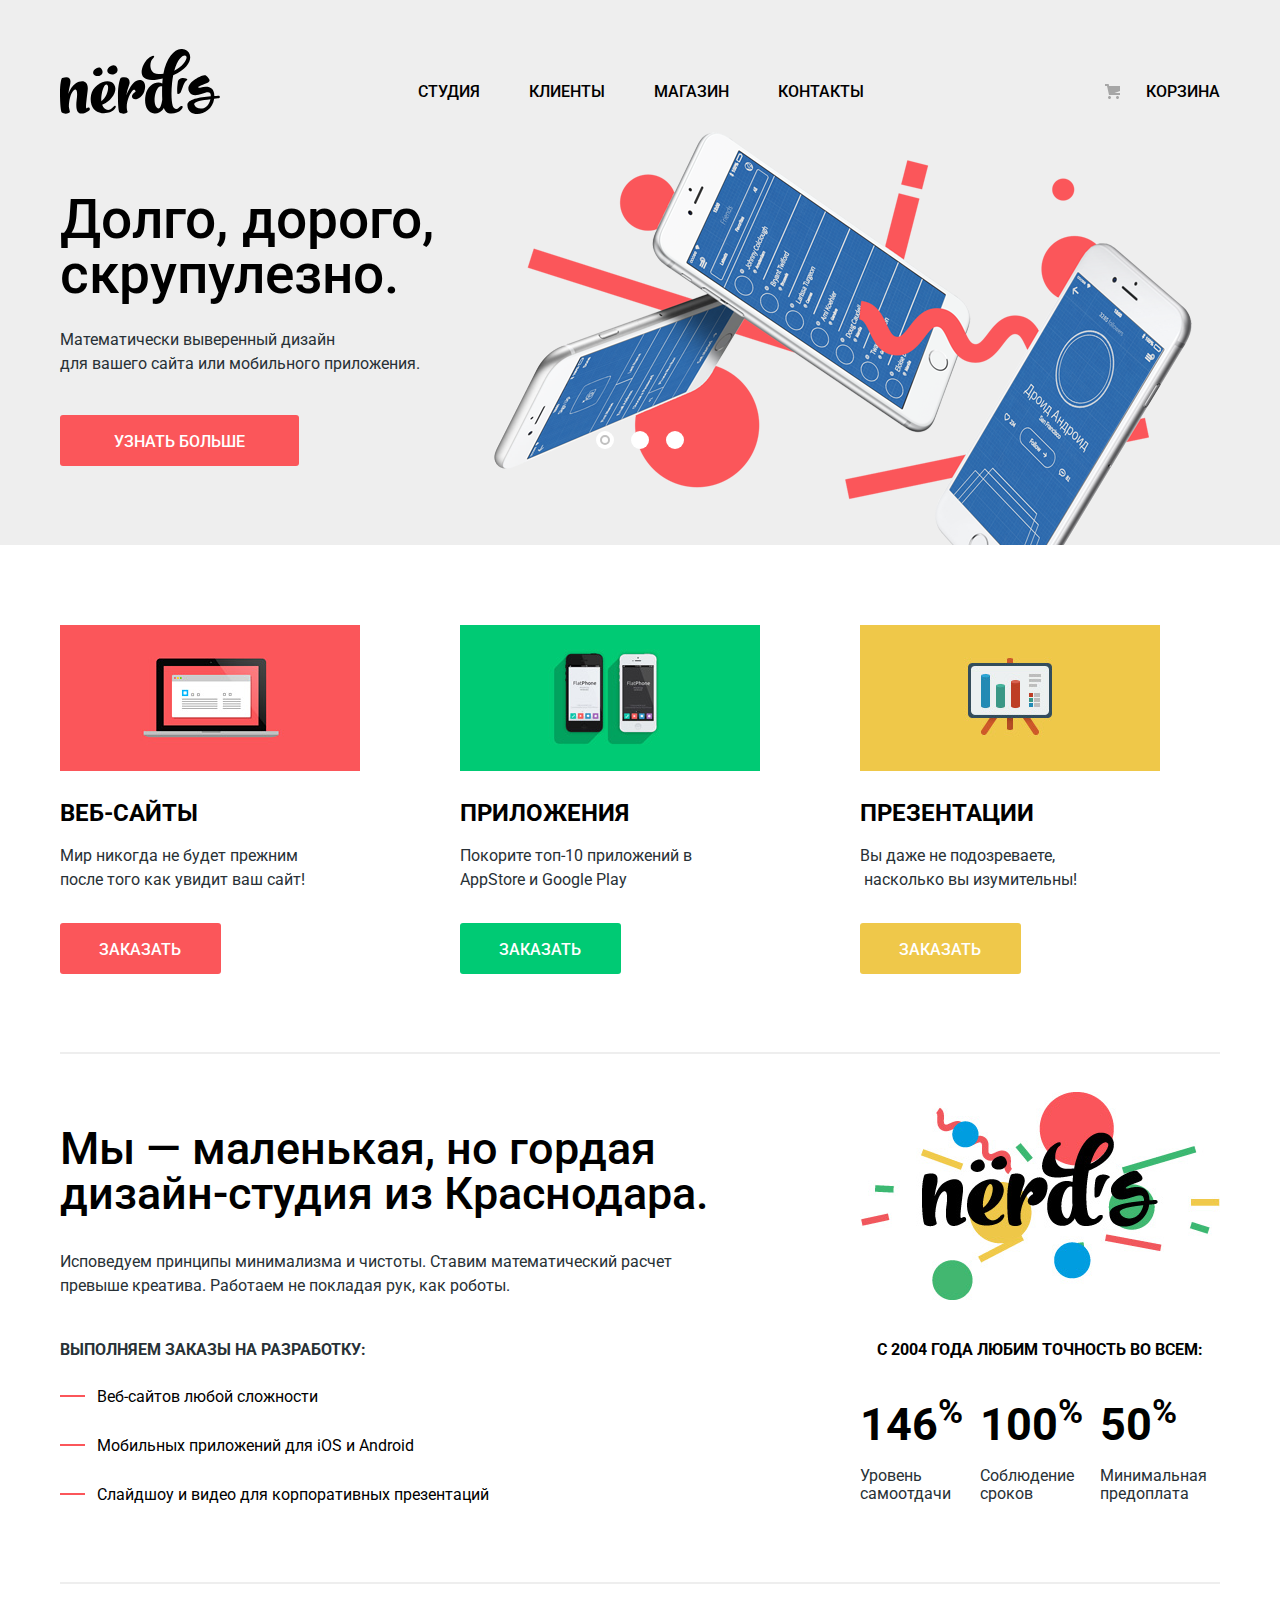
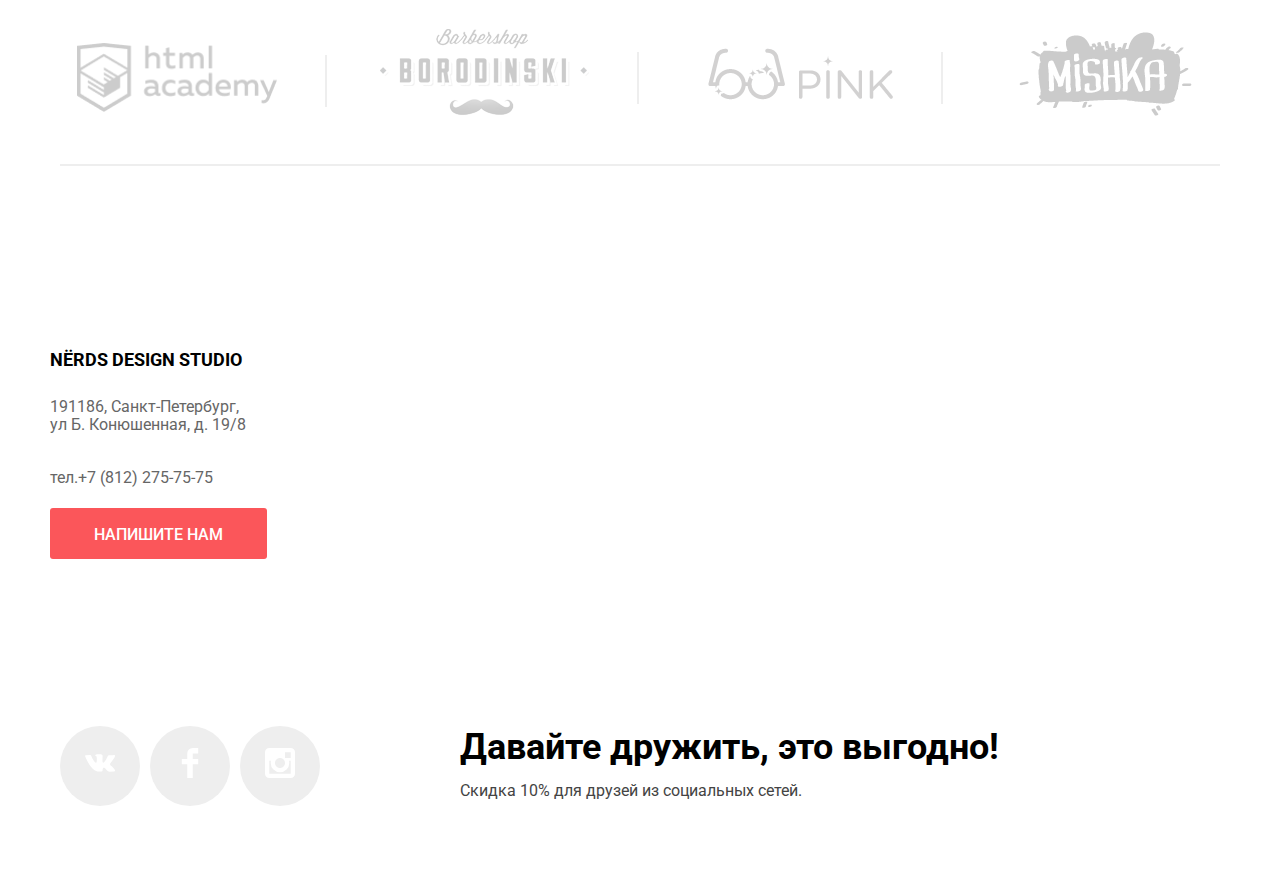
==== commit b532218f: "работа с кнопками сортировки и картой" ====
--- a/index.html
+++ b/index.html
@@ -173,8 +173,7 @@
     <section class="map-footer">
       <h2 class="visually-hidden">Как нас найти</h2>
       <div class="main-map">
-        <img class="map-image" src="img/map-plus-marker.jpg" width="1440" height="416" alt="Карта города">
-        <div class="container">
+        <iframe class="map-image" src="https://yandex.ru/map-widget/v1/?um=constructor%3A27536c4628684fb5d12286c94dd393b556b25a87e34277286cd9ff3832526859&amp;source=constructor" width="1200" height="400" frameborder="0"></iframe>
           <div class="map-address">
             <h3>Nёrds design studio</h3>
             <p>191186, Санкт-Петербург,<br> ул Б. Конюшенная, д. 19/8</p>
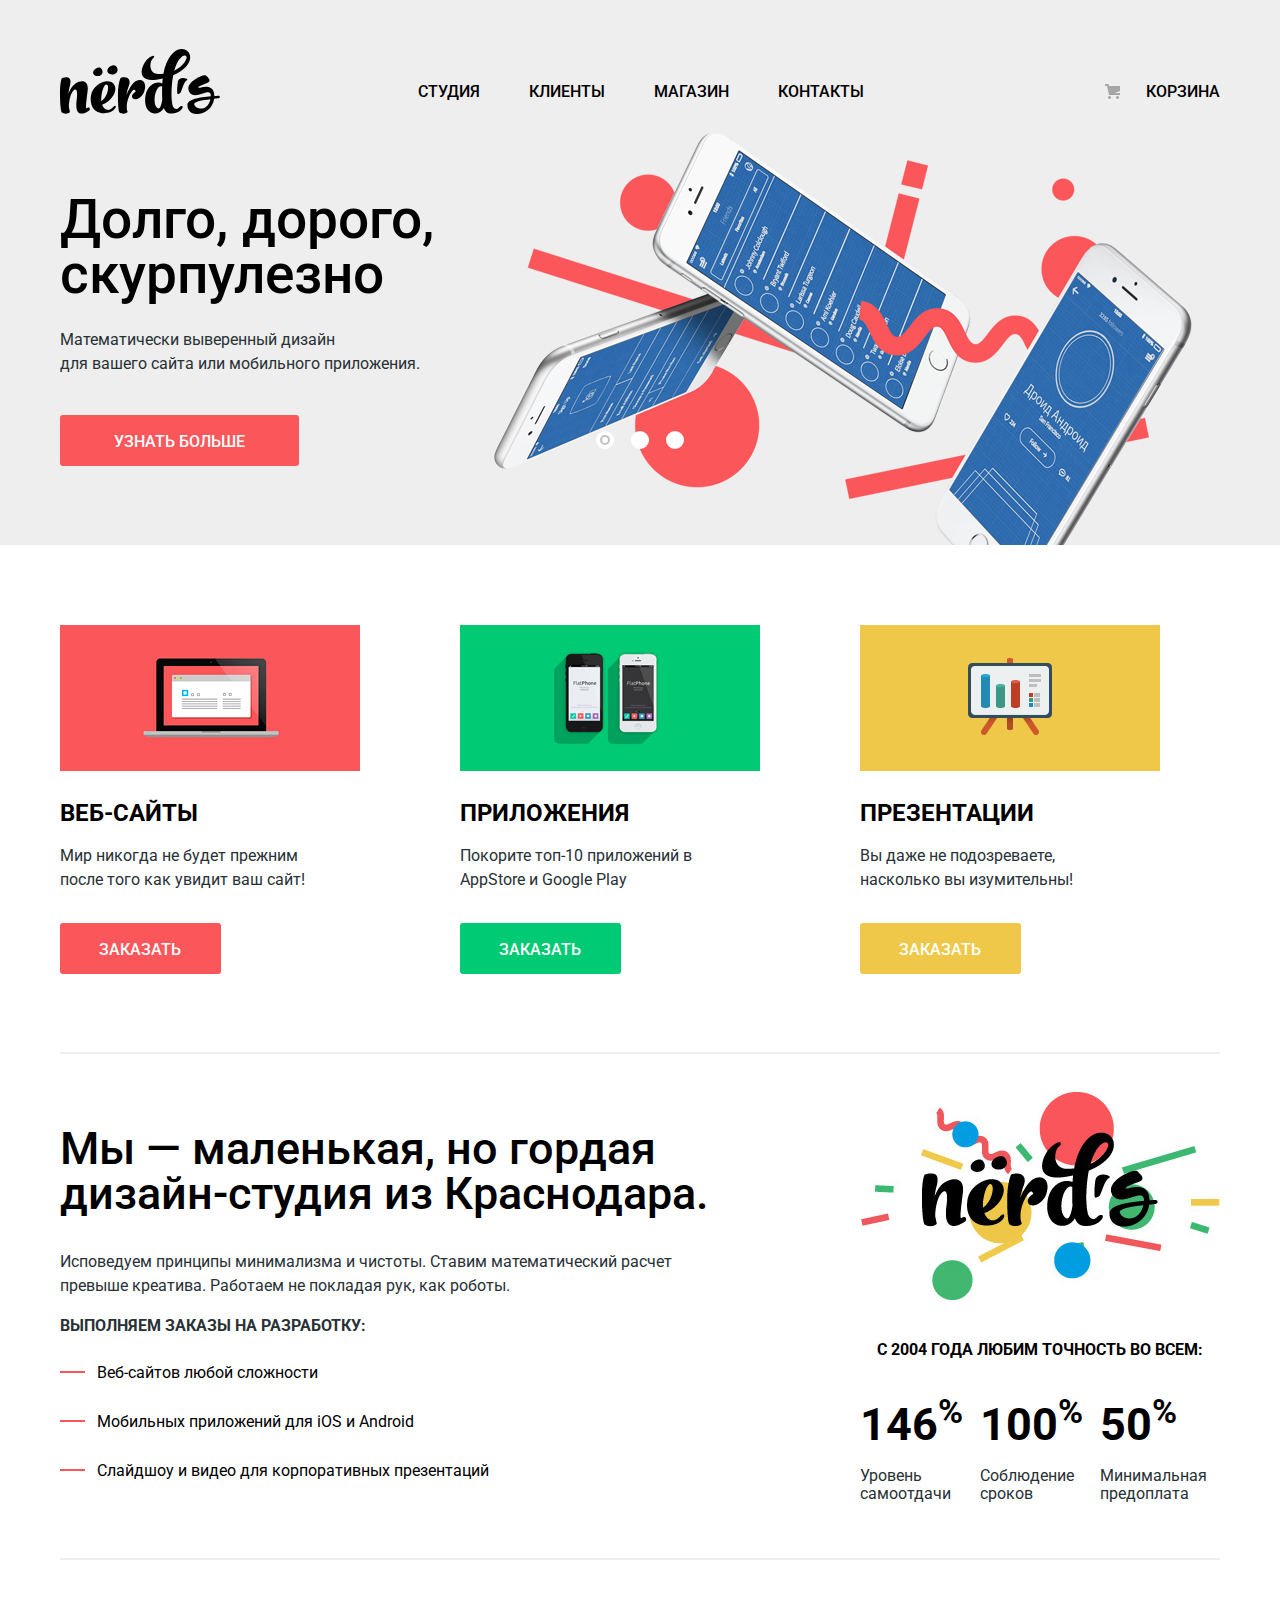
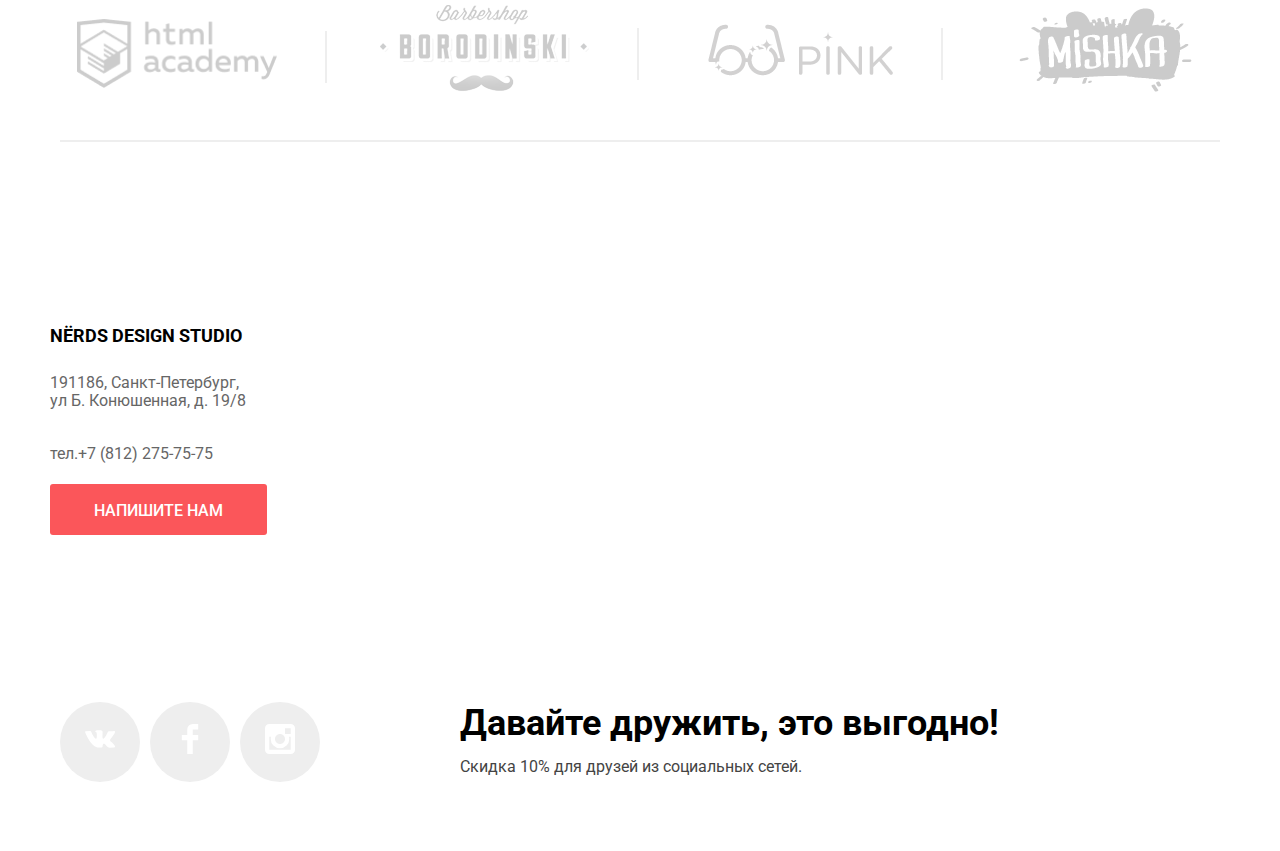
==== commit f5ad4416: "убрала скрытые символы" ====
--- a/index.html
+++ b/index.html
@@ -6,7 +6,7 @@
   <title>HTML Academy: Нёрдс</title>
   <link href="https://fonts.googleapis.com/css2?family=Roboto:ital,wght@0,100;0,300;0,400;0,500;0,700;0,900;1,100;1,300;1,400;1,500;1,700;1,900&display=swap" rel="stylesheet">
   <link href="css/normalize.css" rel="stylesheet">
-  <link href="css/style.min.css" rel="stylesheet">
+  <link href="css/style.css" rel="stylesheet">
 </head>
 
 <body class="page-body">
@@ -48,10 +48,8 @@
         <ul class="slider-list">
           <li class="slider-item slide slide-current">
             <section class="slider-text">
-              <p class="slider-main-text">Долго, дорого, - скрупулезно.</p>
-              <p class="slider-description-text">Математически выверенный дизайн -<br>
+              <p class="slider-main-text">Долго, дорого, скурпулезно</p>
+              <p class="slider-description-text">Математически выверенный дизайн <br>
                 для вашего сайта или мобильного приложения.</p>
               <a class="button button-primary" href="">Узнать больше</a>
             </section>
@@ -107,8 +105,7 @@
               <img src="img/illustration-3-1.png" width="300" height="146" alt="Изображение с презентацией">
             </a>
             <h3>Презентации</h3>
-            <p>Вы даже не подозреваете,<br> -насколько вы изумительны!</p>
+            <p>Вы даже не подозреваете,<br> насколько вы изумительны!</p>
             <a href="" class="button button-yellow button-features">Заказать</a>
           </li>
         </ul>
@@ -118,8 +115,7 @@
         <section class="differents">
           <h2 class="visually-hidden">Чем мы отличаемся</h2>
           <p class="positioning">Мы — маленькая, но гордая<br> дизайн-студия из Краснодара.</p>
-          <p class="values-company">Исповедуем принципы минимализма и чистоты. Ставим математический расчет превыше креатива. Работаем не покладая рук, как роботы.</p> -
+          <p class="values-company">Исповедуем принципы минимализма и чистоты. Ставим математический расчет превыше креатива. Работаем не покладая рук, как роботы.</p>  
           <p class="types-jobs">Выполняем заказы на разработку:</p>
           <ul>
             <li>Веб-сайтов любой сложности</li>
--- a/css/style.css
+++ b/css/style.css
@@ -0,0 +1,1502 @@
+:root {
+  --primary-black: 0, 0, 0;
+  --primary-white: 255, 255, 255;
+  --primary-red: #FB565A;
+  --hover-red: #E74246;
+  --active-red: #D7373B;
+  --primary-gray: #EEEEEE;
+  --hover-gray: #DFDFDF;
+  --active-gray: #D5D5D5;
+  --primary-darkgray: 77, 77, 77;
+  --active-link-gray: 65, 65, 65;
+  --text-gray: #283136;
+}
+
+html {
+  box-sizing: border-box;
+}
+
+body {
+  min-width: 1180px;
+  margin: 0;
+  padding: 0;
+  font-family: "Roboto", "Arial", sans-serif;
+  font-size: 16px;
+  line-height: 24px;
+  font-weight: 400;
+  color: rgba(var(--primary-black),1);
+  background-color: rgba(var(--primary-white),1);
+}
+
+a {
+  text-decoration: none;
+}
+
+img {
+  max-width: 100%;
+  height: auto;
+}
+
+.horizontal-line {
+  border: none;
+  height: 2px;
+  background-color: var(--primary-gray);
+}
+
+.visually-hidden {
+  position: absolute;
+  width: 1px;
+  height: 1px;
+  margin: -1px;
+  border: 0;
+  padding: 0;
+  clip: rect(0 0 0 0);
+  overflow: hidden;
+}
+
+/* Grid */
+
+.page {
+height: 100%;
+}
+
+.page-body {
+  min-height: 100%;
+  display: grid;
+  grid-template-rows: min-content 1fr min-content;
+  align-content: start;
+}
+/* Grid for pages */
+
+.page-catalog {
+  display: grid;
+  grid-column-gap: 140px;
+  grid-template-columns: 260px 1fr;
+  align-content: start;
+}
+
+.container {
+  width: 1160px;
+  padding: 0 15px;
+  margin: 0 auto;
+}
+
+/*Button*/
+.button {
+  font: inherit;
+  line-height: 18px;
+  font-weight: 500;
+  border-radius: 3px;
+  text-align: center;
+  vertical-align: middle;
+  text-transform: uppercase;
+  border-radius: 3px;
+  border: none;
+  cursor: pointer;
+}
+
+.button-primary {
+  color: rgba(var(--primary-white),1);
+  background-color: var(--primary-red);
+}
+
+.button-primary:hover {
+  background-color: var(--hover-red);
+  transition: 0.3s;
+}
+
+.button-primary:active {
+   color: rgba(var(--primary-white),0.3);
+   background-color: var(--active-red);
+   box-shadow: inset 0px 3px 0px rgba(0, 1, 1, 0.1);
+   transition: 0.3s;
+}
+
+
+.button-secondary {
+  color: rgba(var(--primary-black),1);
+  background-color: var(--primary-gray);
+}
+
+.button-secondary:hover {
+  color: rgba(var(--primary-black),1);
+  background-color: #DFDFDF;
+  transition: 0.3s;
+}
+
+.button-secondary:active {
+  color: rgba(var(--primary-black),0.3);
+  background-color: #D5D5D5;
+  box-shadow: inset 0px 3px 0px rgba(0, 1, 1, 0.1);
+  transition: 0.3s;
+}
+
+
+/* Main header */
+
+.page-header {
+  background-color: var(--primary-gray);
+}
+
+
+.header-background {
+  background-color: var(--primary-gray);
+  background-size: cover;
+}
+
+/* Main navigation */
+
+.main-navigation {
+  width: 100%;
+  margin-top: 49px;
+  text-transform: uppercase;
+  font-weight: 500;
+  color: rgba(var(--primary-black),1);
+  line-height: 30px;
+  list-style: none;
+  display: flex;
+  justify-content: space-between;
+  align-items: center;
+}
+
+.main-header-logo {
+  width: 160px;
+  height: 65px;
+  color: rgba(var(--primary-black), 1);
+  fill: currentColor;
+}
+
+.main-header-logo:hover {
+  fill: rgba(var(--primary-black), 1);
+}
+
+.main-header-logo:active {
+  fill: #A6A6A6;
+  transition: 0.3s;
+}
+
+.site-navigation {
+  flex-wrap: wrap;
+  margin: 0;
+  margin-top: 20px;
+  padding: 0;
+  list-style: none;
+  font-weight: 500;
+}
+
+.header-cart {
+  margin-top: 20px;
+  max-width: 115px;
+}
+
+.cart-link::before {
+  content: "";
+  position: absolute;
+  top: 7px;
+  right: 100px;
+  width: 15px;
+  height: 15px;
+  background-image: url("../img/cart-icon.svg");
+  background-repeat: no-repeat;
+  background-position: 0 0;
+}
+
+.header-cart .cart-link {
+  padding-left: 40px;
+  position: relative;
+}
+
+.site-navigation li {
+  display: inline-block;
+  vertical-align: top;
+  margin-right: 45px;
+}
+
+.site-navigation li:last-child {
+  padding-right: 0;
+}
+
+.site-navigation a {
+  position: relative;
+  text-align: center;
+  padding-top: 25px;
+  padding-bottom: 25px;
+  color: rgba(var(--primary-black),1);
+}
+
+.header-cart a {
+  display: block;
+  color: rgba(var(--primary-black),1);
+}
+
+.site-navigation a:hover,
+.header-cart a:hover {
+  color: var(--primary-red);
+  transition: 0.3s;
+}
+
+.site-navigation a:active,
+.header-cart a:active {
+  color: rgba(var(--primary-black),0.3);
+  transition: 0.3s;
+}
+
+.site-navigation-active::before {
+  display: inline-block;
+  vertical-align: top;
+  position: absolute;
+  content: "";
+  width: 100%;
+  height: 2px;
+  background: var(--primary-red);
+  bottom: 4px;
+}
+.page-title {
+  background-color: var(--primary-gray);
+  padding-top: 78px;
+  padding-bottom: 108px;
+  text-align: center;
+  margin: 0;
+  margin-bottom: 55px;
+  font-size: 55px;
+  line-height: 1;
+}
+
+/* Slider */
+.slider {
+  width: 100%;
+  background-color: var(--primary-gray);
+}
+
+.slider-full {
+  position: relative;
+  width: 1160px;
+  margin: 0 auto;
+  padding: 0;
+}
+
+.slider ul {
+  list-style: none;
+  display: flex;
+  align-items: center;
+  flex-wrap: wrap;
+  padding: 0;
+  margin: 0;
+}
+
+.slider-item {
+  position: relative;
+  width: 1160px;
+}
+
+.slider-text {
+  position: absolute;
+  top: 78px;
+}
+.slider-main-text {
+  width: 538px;
+  min-height: 111px;
+  font-size: 55px;
+  line-height: 55px;
+  font-weight: 500;
+  margin: 0;
+  margin-bottom: 25px;
+}
+
+.slider-description-text {
+  margin: 0;
+  width: 400px;
+  min-height: 49px;
+  color: var(--text-gray);
+  margin-bottom: 52px;
+}
+
+.slider-text a {
+  padding: 54px;
+  padding-top: 17px;
+  padding-bottom: 15px;
+}
+
+.slider-controls {
+  position: absolute;
+  top: 317px;
+  left: 536px;
+  z-index: 20;
+  display: flex;
+  width: 88px;
+  justify-content: space-between;
+
+}
+
+.slider-controls button {
+  padding: 0;
+  border: 0px;
+  width: 18px;
+  height: 18px;
+  background-color: rgba(var(--primary-white),1);
+  border-radius: 50%;
+  cursor: pointer;
+}
+
+.slide {
+  display: none;
+}
+
+.slide-current {
+  display: block;
+}
+
+.slider-controls .current {
+  width: 18px;
+  height: 18px;
+  align-self: center;
+  border-radius: 50%;
+}
+
+.slider-controls .current::before {
+  border-color: #C1C1C1;
+}
+
+.slider-control {
+  position: relative;
+}
+
+.slider-control::before {
+  content: "";
+  position: absolute;
+  width: 6px;
+  height: 6px;
+  border: 2px solid transparent;
+  border-radius: 50%;
+  top: 50%;
+  left: 50%;
+  transform: translate(-50%, -50%);
+}
+
+.slider-img {
+  display: flex;
+  padding-left: 400px;
+  width: 760px;
+}
+/* Features */
+
+.features {
+  margin-top: 80px;
+  margin-bottom: 80px;
+}
+
+.features-list {
+  display: grid;
+  grid-template-columns: 1fr 1fr 1fr;
+  column-gap: 100px;
+  margin: 0;
+  margin-right: 60px;
+  padding: 0;
+  list-style: none;
+}
+
+.features-item {
+  text-align: left;
+  min-height: 347px;
+}
+
+.features-item h3 {
+  font-size: 24px;
+  line-height: 30px;
+  margin-top: 20px;
+  margin-bottom: 16px;
+  font-weight: bold;
+  text-transform: uppercase;
+}
+
+.features-item p {
+  color: var(--text-gray);
+  margin: 0;
+  margin-bottom: 45px;
+}
+
+.button-features {
+  padding-left: 39px;
+  padding-right: 40px;
+  padding-top: 17px;
+  padding-bottom: 15px;
+}
+
+.button-green{
+  color: rgba(var(--primary-white),1);
+  background-color: #00CA74;
+}
+
+.button-green:hover {
+  background-color: #00BC6C;
+  transition: 0.3s;
+}
+
+.button-green:active {
+   color: rgba(var(--primary-white),0.3);
+   background-color: #00AA62;
+   box-shadow: inset 0px 3px 0px rgba(0, 1, 1, 0.1);
+   transition: 0.3s;
+}
+
+.button-yellow{
+  color: rgba(var(--primary-white),1);
+  background-color: #EFC84A;
+}
+
+.button-yellow:hover {
+  background-color: #EAB534;
+  transition: 0.3s;
+}
+
+.button-yellow:active {
+   color: rgba(var(--primary-white),0.3);
+   background-color: #E5A722;
+   box-shadow: inset 0px 3px 0px rgba(0, 1, 1, 0.1);
+   transition: 0.3s;
+}
+
+/* About */
+
+.section-about {
+  display: flex;
+  justify-content: space-between;
+  flex-wrap: wrap;
+  margin-top: 38px;
+  margin-bottom: 50px;
+  width: 100%;
+}
+
+.differents{
+  width: 651px;
+}
+
+.positioning {
+  margin: 0;
+  margin-top: 34px;
+  margin-bottom: 34px;
+  font-weight: 500;
+  font-size: 45px;
+  line-height: 45px;
+}
+
+.values-company {
+  max-width: 646px;
+  margin: 0;
+  margin-bottom: 16px;
+  color: var(--text-gray);
+}
+
+.types-jobs {
+  font-weight: bold;
+  text-transform: uppercase;
+  margin: 0;
+  margin-bottom: 23px;
+  color: var(--text-gray);
+}
+
+.rtb {
+  width: 360px;
+  min-height: 412px;
+}
+
+.logo-container {
+  margin: 0;
+  height: 208px;
+}
+
+.logo-container img {
+  width: 360px;
+  height: 208px;
+}
+
+.differents ul {
+  list-style: none;
+  color: rgba(var(---text-gray), 1);
+  margin: 0;
+  padding: 0;
+}
+
+.differents li {
+  position: relative;
+  margin: 0;
+  padding: 0;
+  padding-left: 37px;
+  margin-bottom: 25px;
+}
+
+.differents li::before {
+  content: "";
+  position: absolute;
+  top: 10px;
+  left: 0;
+  width: 25px;
+  height: 2px;
+  background-color: var(--primary-red);
+}
+
+.rtb ul {
+  list-style: none;
+  padding: 0;
+  margin: 0;
+  display: grid;
+  grid-template-columns: 1fr 1fr 1fr;
+
+}
+
+.rtb-numbers {
+  font-weight: bold;
+  font-size: 45px;
+  line-height: 64px;
+  margin: 0;
+}
+
+.rtb-numbers-description {
+  line-height: 18px;
+  color: var(--text-gray);
+  margin: 0;
+  margin-top: 10px;
+}
+
+.rtb-discription {
+text-align: center;
+text-transform: uppercase;
+font-weight: bold;
+margin-top: 38px;
+margin-bottom: 31px;
+}
+
+/* Our progects */
+
+.our-projects {
+  width: 100%;
+  min-height: 180px;
+  margin-bottom: 75px;
+  border-top: 2px solid var(--primary-gray);
+  border-bottom: 2px solid var(--primary-gray);
+}
+
+.projects-list {
+  margin: 0;
+  padding-top: 45px;
+  padding-bottom: 37px;
+  padding-left: 17px;
+  padding-right: 28px;
+  display: flex;
+  justify-content: space-between;
+  align-items: center;
+  flex-direction: row;
+  list-style: none;
+}
+
+.projects-item {
+  position: relative;
+}
+
+.projects-item:not(:last-child)::after {
+  content: "";
+  position: absolute;
+  top: 50%;
+  right: -50px;
+  width: 2px;
+  height: 52px;
+  background-color: var(--primary-gray);
+  transform: translateY(-50%);
+}
+
+.project-html-academy {
+  margin-top: 7px;
+}
+
+.project-borodinski {
+  margin-left: -23px;
+}
+
+.project-pink {
+  margin-left: -8px;
+}
+
+.projects-item img {
+  flex-grow: 1;
+  opacity: 0.2;
+}
+
+.projects-item img:hover {
+  opacity: 1;
+  transition: 0.3s;
+}
+
+.projects-item img:active {
+  opacity: 0.1;
+  transition: 0.3s;
+}
+
+/*Footer*/
+
+.footer-social {
+  display: flex;
+  align-items: center;
+  justify-content: center;
+  min-height: 218px;
+}
+
+/* Map*/
+.map-footer {
+  position: relative;
+  height: 416px;
+}
+
+.map-image {
+  position: absolute;
+  top: 0;
+  left: 0;
+  right: 0;
+  bottom: 0;
+  max-height: 100%;
+  width: 100%;
+  height: 100%;
+  object-fit: cover;
+  z-index: -1;
+}
+
+.map-address-container {
+  border: 1px solid transparent;
+}
+
+.map-address {
+  position: absolute;
+  top: 54px;
+  width: 319px;
+  min-height: 308px;
+  background-color: rgba(var(--primary-white),1);
+}
+
+.map-address h3 {
+  text-transform: uppercase;
+  font-size: 18px;
+  line-height: 30px;
+  font-weight: bold;
+  margin-left: 50px;
+  margin-top: 50px;
+  margin-bottom: 23px;
+}
+
+.map-address p {
+  color: #666666;
+  line-height: 18px;
+  margin-bottom: 35px;
+  padding-left: 50px;
+  padding-right: 39px;
+}
+
+.button-mail {
+  padding-left: 44px;
+  padding-right: 44px;
+  padding-top: 17px;
+  padding-bottom: 15px;
+  margin-left: 50px;
+  margin-bottom: 47px;
+}
+
+.number {
+text-decoration: none;
+color: #666666;
+}
+
+/* Footer CTA */
+.footer-cta {
+  text-align: left;
+  margin: 0;
+  margin-right: 100px;
+  margin-left: 140px;
+  width: 660px;
+}
+
+.after-big-text {
+  color: #444444;
+  margin: 0;
+}
+
+.big-text {
+  color: var(--primary-black);
+  margin: 0;
+  padding-bottom: 14px;
+  font-size: 36px;
+  line-height: 36px;
+  font-weight: bold;
+}
+
+/* Social button */
+
+.social-links {
+  display: flex;
+  flex-wrap: wrap;
+  justify-content: space-between;
+  width: 260px;
+  height: 80px;
+  padding: 0;
+  margin: 0;
+  list-style: none;
+}
+
+.social-button {
+  display: flex;
+  align-items: center;
+  justify-content: center;
+  width: 80px;
+  height: 80px;
+  border-radius: 100%;
+  fill: rgba(var(--primary-white),1);
+  background-color: var(--primary-gray);
+  cursor: pointer;
+}
+
+.social-button:hover {
+  background-color: var(--hover-red);
+  transition: 0.3s;
+}
+
+.social-button svg {
+  width: 30px;
+  height: 30px;
+}
+
+.social-button:active path {
+   fill: rgba(var(--primary-white),0.3);
+   background-color: var(--active-red);
+   transition: 0.3s;
+}
+
+/* Filters */
+
+.filters {
+  grid-row-start: 1;
+  grid-row-end: 3;
+}
+
+.filter-grid {
+  display: flex;
+  margin: 0;
+  padding: 0;
+  border: none;
+}
+
+.grid {
+  margin-top: 54px;
+  margin-bottom: 20px;
+}
+
+.range-filter {
+  width: 260px;
+  margin-top: 48px;
+}
+
+
+.filter legend {
+  font-size: 18px;
+  line-height: 30px;
+  font-weight: bold;
+  text-transform: uppercase;
+}
+
+.range-controls {
+  position: relative;
+  height: 41px;
+  background-color: var(--primary-gray);
+  margin-bottom: 14px;
+  padding-top: 39px;
+  padding-left: 33px;
+  padding-right: 22px;
+  border-radius: 3px;
+}
+
+.range-controls .scale {
+  height: 2px;
+  background: #D7DCDF;
+}
+
+.range-controls .bar {
+  width: 70%;
+  height: 2px;
+  background: #00CA74;
+}
+
+.range-controls .toggle {
+  position: absolute;
+  top: 30px;
+  left: 0px;
+  width: 4px;
+  height: 4px;
+  padding: 0;
+  border: 8px solid rgba(var(--primary-white),1);
+  background-color: #ABABAB;
+  border-radius: 50%;
+  box-shadow: 0px 2px 1px rgba(0, 0, 0, 0.15);
+  cursor: pointer;
+}
+
+.range-controls .toggle-min {
+  left: 18px;
+}
+
+.range-controls .toggle-max {
+  left: 160px;
+}
+
+.price-controls label {
+  text-transform: uppercase;
+  font-family: inherit;
+  font-size: 16px;
+  line-height: 22px;
+}
+
+.price-controls input {
+  font-family: inherit;
+  font-size: inherit;
+  line-height: inherit;
+  width: 80px;
+  height: 38px;
+  background-color: var(--primary-gray);
+  border: none;
+  border-radius: 3px;
+  margin-left: 11px;
+  text-align: center;
+}
+
+.price-controls {
+display: flex;
+justify-content: space-between;
+}
+
+.filter ul {
+  list-style: none;
+  padding: 0;
+  color: rgba(var(--primary-darkgray),0.4);
+}
+
+.filter-item {
+  margin-bottom: 17px;
+  color: var(--text-gray);
+}
+
+.filter-check {
+  padding-left: 36px;
+  color: rgba(var(--text-gray),1);
+  cursor: pointer;
+}
+
+.filter-input {
+  position: absolute;
+  -webkit-appearance:none;
+  -moz-appearance:none;
+  appearance:none;
+}
+
+.filter-checkbox {
+  position: absolute;
+  width: 23px;
+  height: 23px;
+  margin-left: -36px;
+  background-image: url(../img/checkbox-off.svg);
+  opacity: 0.4;
+}
+
+.filter-radio-button {
+  position: absolute;
+  width: 25px;
+  height: 25px;
+  margin-left: -36px;
+  background-image: url(../img/radio-off.svg);
+  opacity: 0.4;
+}
+
+.filter-input:hover + .filter-checkbox,
+.filter-input:focus + .filter-checkbox {
+  background-image: url(../img/checkbox-off.svg);
+  opacity: 1;
+  transition: 0.3s;
+}
+
+.filter-input:hover + .filter-radio-button,
+.filter-input:focus + .filter-radio-button {
+  background-image: url(../img/radio-off.svg);
+  opacity: 1;
+  transition: 0.3s;
+}
+
+/* checked check */
+
+.filter-input:checked + .filter-checkbox {
+  background-image: url(../img/checkbox-on.svg);
+  width: 25px;
+}
+
+.filter-nput:checked:hover + .filter-checkbox,
+.filter-input:checked:focus + .filter-checkbox
+{
+  color: rgba(var(--text-gray), 1);
+  background-image: url(../img/checkbox-on.svg);
+  opacity: 1;
+  transition: 0.3s;
+}
+
+/* disabled check*/
+.filter-input:disabled + .filter-checkbox {
+  background-image: url(../img/checkbox-off.svg);
+  opacity: 1;
+}
+
+.filter-input:disabled:hover + .filter-checkbox,
+.filter-input:disabled:focus + .filter-checkbox {
+  background-image: url(../img/checkbox-off.svg);
+  opacity: 0.1;
+  transition: 0.3s;
+}
+
+
+.filter-input:disabled:checked + .filter-checkbox {
+  background-image: url(../img/checkbox-on.svg);
+  opacity: 0.1;
+  transition: 0.3s;
+}
+
+.filter-input:disabled:checked:hover + .filter-checkbox,
+.filter-input:disabled:checked:focus + .filter-checkbox {
+  background-image: url(../img/checkbox-on.svg);
+  opacity: 0.1;
+  transition: 0.3s;
+}
+
+/* checked radio */
+
+.filter-input:checked + .filter-radio-button {
+  background-image: url(../img/radio-on.svg);
+}
+
+.filter-input:checked:hover + .filter-radio-button,
+.filter-input:checked:focus + .filter-radio-button
+{
+  color: rgba(var(--filter-text-gray), 1);
+  background-image: url(../img/radio-on.svg);
+  opacity: 1;
+  transition: 0.3s;
+}
+
+/* disabled radio*/
+.filter-input:disabled + .filter-radio-button {
+  background-image: url(../img/radio-off.svg);
+  opacity: 0.1;
+}
+
+.filter-input:disabled:hover + .filter-radio-button,
+.filter-input:disabled:focus + .filter-radio-button {
+  background-image: url(../img/radio-off.svg);
+  opacity: 0.1;
+  transition: 0.3s;
+}
+
+
+.filter-input:disabled:checked + .filter-radio-button {
+  background-image: url(../img/radio-on.svg);
+  opacity: 0.1;
+}
+
+.filter-input:disabled:checked:hover + .filter-radio-button,
+.filter-input:disabled:checked:focus + .filter-adio-button {
+  background-image: url(../img/radio-on.svg);
+  opacity: 0.1;
+  transition: 0.3s;
+}
+
+.button-show {
+  padding-left: 88px;
+  padding-right: 89px;
+  padding-top: 17px;
+  padding-bottom: 15px;
+  margin-top: 25px;
+}
+
+/* Sort */
+
+.sorting {
+  display: flex;
+  justify-content: space-between;
+  min-height: 30px;
+}
+
+.title-sorting {
+  text-transform: uppercase;
+  margin: 0;
+  font-size: 18px;
+  line-height: 30px;
+  font-weight: bold;
+}
+
+.sorting-buttons {
+  display: flex;
+  justify-content: space-between;
+  align-items: center;
+}
+
+.sorting-type {
+  display: flex;
+  align-items: center;
+  justify-content:space-between;
+  margin: 0;
+  padding: 0;
+  list-style: none;
+}
+
+.button-sort {
+  color: rgba(var(--primary-black),0.3);
+  font-size: 14px;
+  margin-right: 30px;
+  background-color: transparent;
+}
+
+.button-sort:last-child {
+  padding-right: 0;
+}
+
+.button-sort:hover,
+.button-sort:focus {
+  color: rgba(var(--primary-black),0.6);
+  transition: 0.3s;
+}
+
+.button-sort:active,
+.button-sort-current {
+  color: rgba(var(--primary-black),1);
+}
+
+.sorting-ranging-type {
+  display: flex;
+  min-width: 40px;
+  align-items: center;
+  justify-content:space-between;
+  margin: 0;
+  padding: 0;
+  margin-left: 10px;
+  list-style: none;
+}
+
+.sorting-ranging {
+  background-color: transparent;
+  fill: currentColor;
+  fill-opacity: 0.2;
+}
+
+.sorting-ranging:hover,
+.sorting-ranging:focus {
+  fill: #A6A6A6;
+  fill-opacity: 1;
+  transition: 0.3s;
+}
+
+.sorting-ranging:active,
+.sorting-ranging-current {
+  fill: var(--primary-black);
+  fill-opacity: 1;
+  transition: 0.3s;
+}
+
+.sort-list-item {
+ margin-right: 5px;
+}
+
+/* Catalog */
+.catalog {
+}
+
+.catalog-list {
+  display: flex;
+  flex-wrap: wrap;
+  justify-content: space-between;
+  margin: 0;
+  margin-top: 45px;
+  padding: 0;
+  list-style: none;
+}
+
+.catalog-list-item {
+  position: relative;
+  margin-bottom: 30px;
+  width: 360px;
+}
+
+.catalog-list-item:hover {
+  box-shadow: 0px 6px 15px rgba(0, 1, 1, 0.25);
+  transition: 0.3s;
+}
+
+.browser-header {
+  padding: 0;
+  margin: 0;
+  width: 360px;
+  height: 40px;
+  opacity: 0.12;
+}
+
+.catalog-list-image {
+  padding: 0;
+  margin: 0;
+  width: 360px;
+  height: 580px;
+}
+
+.catalog-list-item-info {
+  position: absolute;
+  bottom: 0;
+  display: none;
+}
+
+
+.catalog-list-item:hover .catalog-list-item-info {
+  display: flex;
+  flex-direction: column;
+  align-items: center;
+  background-color: var(--primary-gray);
+  min-height: 230px;
+  width: 360px;
+  border-radius: 0px 0px 3px 3px;
+  transition: 0.3s;
+}
+
+.catalog-list-item:hover .browser-header {
+  opacity: 1;
+  transition: 0.3s;
+}
+
+.catalog-item-description {
+  text-align: center;
+  color: #666666;
+  line-height: 18px;
+  margin: 0;
+  margin-bottom: 32px;
+  margin-top: 15px;
+
+}
+
+.catalog-item {
+  text-transform: uppercase;
+  color: var(--primary-black);
+  font-size: 18px;
+  font-weight: bold;
+  line-height: 30px;
+  margin-top: 26px;
+  transition: .2s;
+}
+
+.catalog-item:hover {
+  color: var(--primary-red);
+  transition: 0.3s;
+}
+
+.catalog-item:active {
+  color: rgba(var(--primary-black),0.3);
+  transition: 0.3s;
+}
+
+.button-catalog {
+  padding: 17px 72px 15px 72px;
+}
+
+/* Pagination */
+
+.pagination-list {
+  display: flex;
+  flex-wrap: wrap;
+  list-style: none;
+  padding: 0;
+  margin: 0;
+  margin-bottom: 60px;
+  margin-top: 25px;
+}
+
+.pagination-item {
+  margin-right: 11px;
+}
+
+.pagination-item a {
+  display: block;
+  text-transform: uppercase;
+  color: rgba(var(--primary-black),1);
+  padding-top: 17px;
+  padding-bottom: 15px;
+  padding-left: 20px;
+  padding-right: 20px;
+  margin: 0;
+  line-height: 18px;
+  font-weight: 500;
+  border-radius: 3px;
+  background-color: var(--primary-gray);
+}
+
+.pagination-item:last-child {
+  margin-right: 0;
+}
+
+.pagination-item a:hover {
+  background-color: #DFDFDF;
+  transition: 0.3s;
+}
+
+.pagination-item a:active {
+  color: rgba(var(--primary-black),0.3);
+  background-color: #D5D5D5;
+  box-shadow: inset 0px 3px 0px rgba(0, 1, 1, 0.1);
+  transition: 0.3s;
+}
+
+.pagination-item-current a,
+.pagination-item-current a:hover,
+.pagination-item-current a:active {
+  background: rgba(0, 0, 0, 0.0001);
+  border: 3px solid #DBDBDB;
+  padding-top: 14px;
+  padding-bottom: 12px;
+  padding-left: 17px;
+  padding-right: 17px;
+  border-radius: 3px;
+  border-color:#DBDBDB;
+  transition: 0.3s;
+}
+
+.button-pagination {
+  padding-top: 17px;
+  padding-bottom: 15px;
+  padding-left: 78px;
+  padding-right: 77px;
+}
+
+/* Modal */
+
+.modal {
+display: none;
+box-sizing: border-box;
+}
+
+.modal-contact-us {
+  width: 960px;
+  position: fixed;
+  top: 50px;
+  right: 0;
+  bottom: auto;
+  left: 0;
+  margin: auto;
+  padding: 65px 100px 85px 100px;
+  background: rgba(var(--primary-white),1);
+  box-shadow: 0px 20px 40px rgba(0, 0, 0, 0.4);
+}
+
+.modal-show {
+  display: block;
+  animation: bounce 0.6s;
+}
+
+.modal-error {
+  animation: shake 0.6s;
+}
+
+.modal-title {
+  margin: 0;
+  margin-bottom: 37px;
+  font-weight: bold;
+  font-size: 45px;
+}
+
+/* Form */
+
+.modal-form {
+  display: flex;
+  flex-wrap: wrap;
+  justify-content: space-between;
+}
+
+.form-text {
+  width: 100%;
+  margin-bottom: 47px;
+  margin-top: 34px;
+}
+
+.modal-label {
+  display: block;
+  font-weight: bold;
+  margin-bottom: 9px;
+}
+
+.modal-email {
+  flex-grow: 1;
+}
+
+.modal-name {
+flex-grow: 1;
+margin-right: 56px;
+}
+
+.modal-name-input,
+.modal-email-input {
+  width: 100%;
+  min-height: 50px;
+  border: 2px solid #D7DCDE;
+  border-radius: 3px;
+  padding-left: 16px;
+  color: #A2A2A2;
+}
+
+.modal-text-textarea {
+  width: 100%;
+  max-width: 100%;
+  border: 2px solid #D7DCDE;
+  border-radius: 3px;
+  padding-left: 16px;
+  padding-top: 16px;
+  color: #A2A2A2;
+}
+
+.modal-name-input:hover,
+.modal-email-input:hover,
+.modal-text-textarea:hover {
+border: 2px solid #B4B9BB;
+transition: 0.3s;
+}
+
+.modal-name-input:focus,
+.modal-email-input:focus,
+.modal-text-textarea:focus {
+  border: 2px solid #000000;
+  color: #444444;
+}
+
+.modal-name-input:invalid,
+.modal-email-input:invalid,
+.modal-text-textarea:invalid {
+  border: 2px solid var(--primary-red);
+  color: var(--primary-red);
+}
+
+.modal-text-textarea::-webkit-input-placeholder,
+.modal-email-input::-webkit-input-placeholder,
+.modal-name-input::-webkit-input-placeholder {
+color: #A2A2A2;
+}
+
+.modal-name-input::-moz-placeholder,
+.modal-email-input::-moz-placeholder,
+.modal-text-textarea::-moz-placeholder {
+color: #A2A2A2;
+}
+
+.modal-text-textarea::-ms-input-placeholder,
+.modal-name-input::-ms-input-placeholder,
+.modal-email-input::-ms-input-placeholder {
+color: #A2A2A2;
+}
+
+.modal-text-textarea:focus::-webkit-input-placeholder,
+.modal-email-input:focus::-webkit-input-placeholder,
+.modal-name-input:focus::-webkit-input-placeholder {
+color: #444444;
+}
+
+.modal-text-textarea:focus::-moz-placeholder,
+.modal-email-input:focus::-moz-placeholder,
+.modal-name-input:focus::-moz-placeholder {
+color: #444444;
+}
+
+.modal-text-textarea:focus::-ms-input-placeholder,
+.modal-email-input:focus::-ms-input-placeholder,
+.modal-name-input:focus::-ms-input-placeholder {
+color: #444444;
+}
+
+.modal-button {
+padding: 17px 83px 15px 83px;
+}
+
+.modal-close {
+  position: absolute;
+  top: 78px;
+  right: 90px;
+  width: 21px;
+  height: 21px;
+  background-color: transparent;
+  border: 0;
+  cursor: pointer;
+}
+
+.modal-close::before,
+.modal-close::after {
+  content: "";
+  position: absolute;
+  top: 10px;
+  left: -2px;
+  width: 27px;
+  height: 4px;
+  border-radius: 3px;
+  background-color: #FECDCE;
+}
+
+.modal-close::before {
+  transform: rotate(45deg);
+}
+
+.modal-close::after {
+  transform: rotate(-45deg);
+}
+
+.modal-close:hover::after,
+.modal-close:hover::before {
+background-color: var(--primary-red);
+transition: 0.3s;
+}
+
+.modal-close:active::after,
+.modal-close:active::before {
+background-color: #FFEFEF;
+transition: 0.3s;
+}
+
+/* Animations */
+
+@keyframes bounce {
+  0% {
+    transform: translateY(-2000px);
+  }
+
+  70% {
+    transform: translateY(30px);
+  }
+
+  90% {
+    transform: translateY(-10px);
+  }
+
+  100% {
+    transform: translateY(0);
+  }
+}
+
+
+@keyframes shake {
+  0%,
+  100% {
+    transform: translateX(0);
+  }
+
+  10%,
+  30%,
+  50%,
+  70%,
+  90% {
+    transform: translateX(-10px);
+  }
+
+  20%,
+  40%,
+  60%,
+  80% {
+    transform: translateX(10px);
+  }
+}
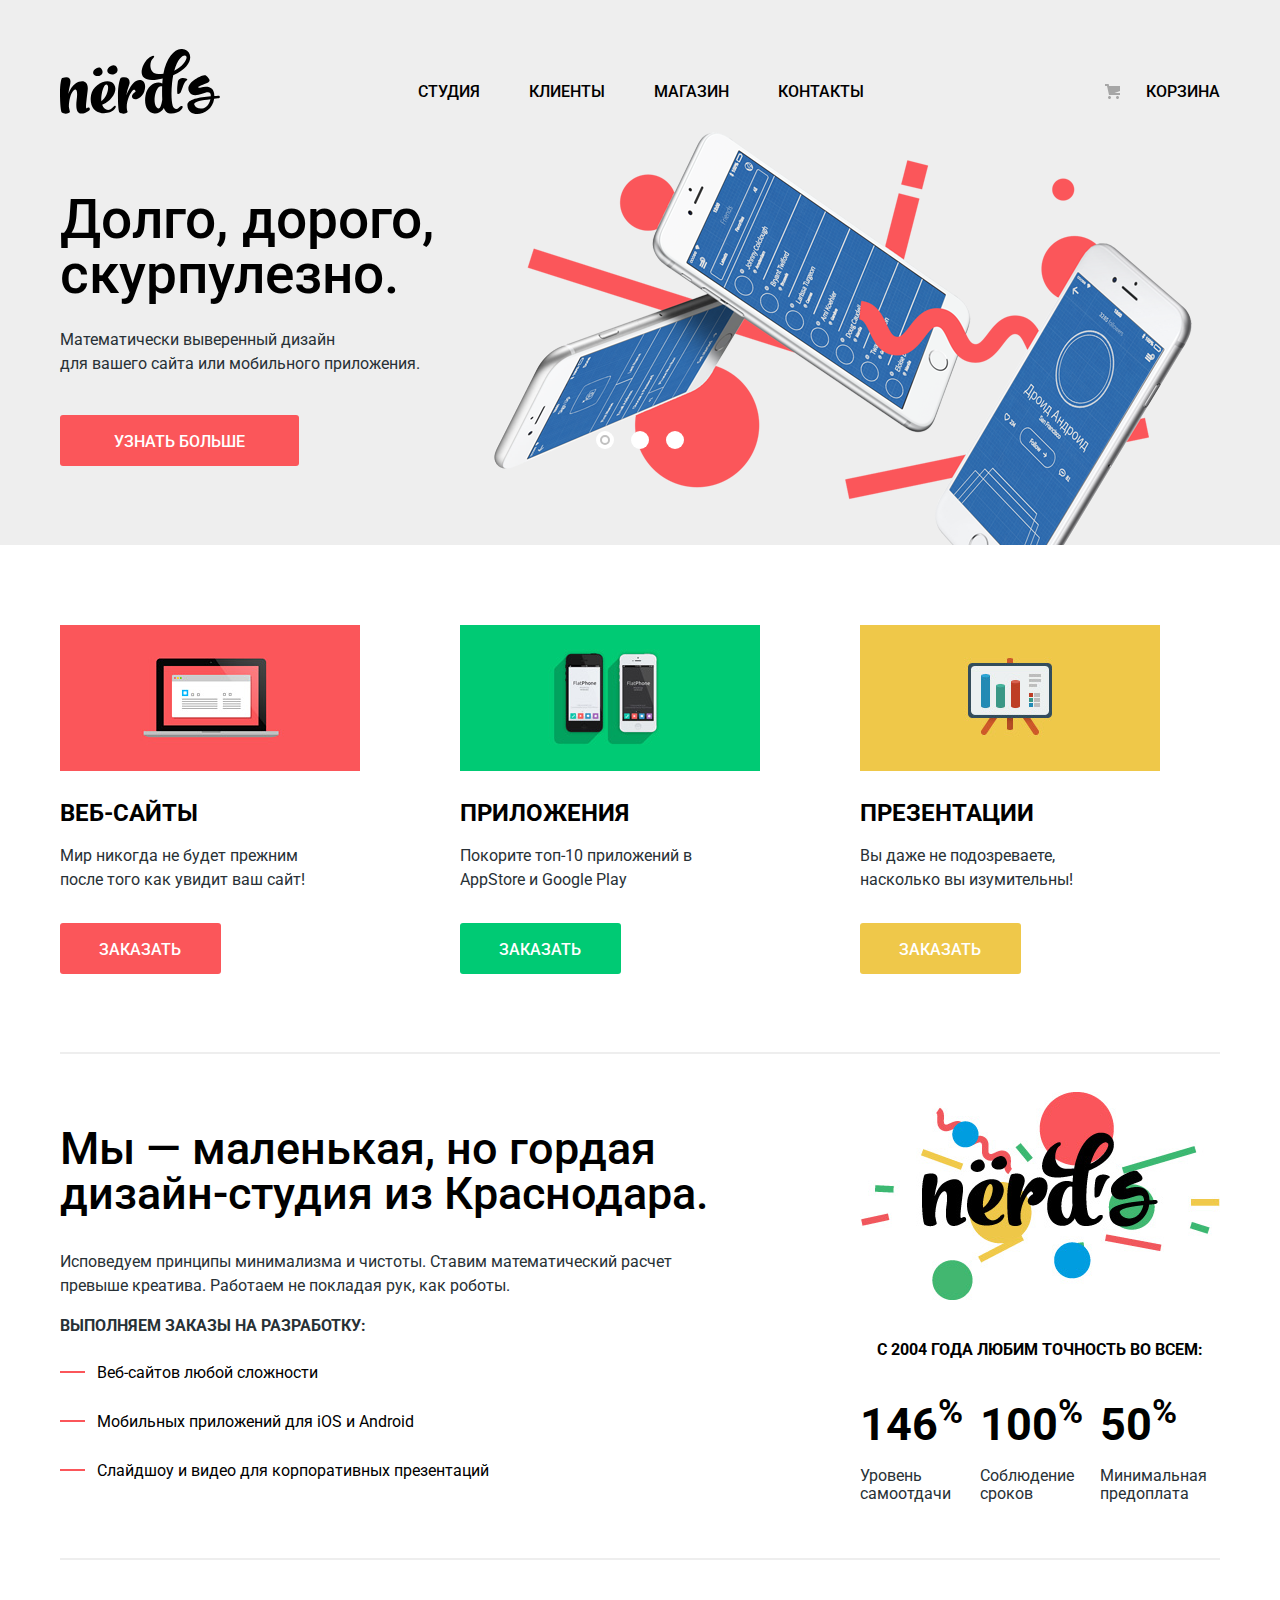
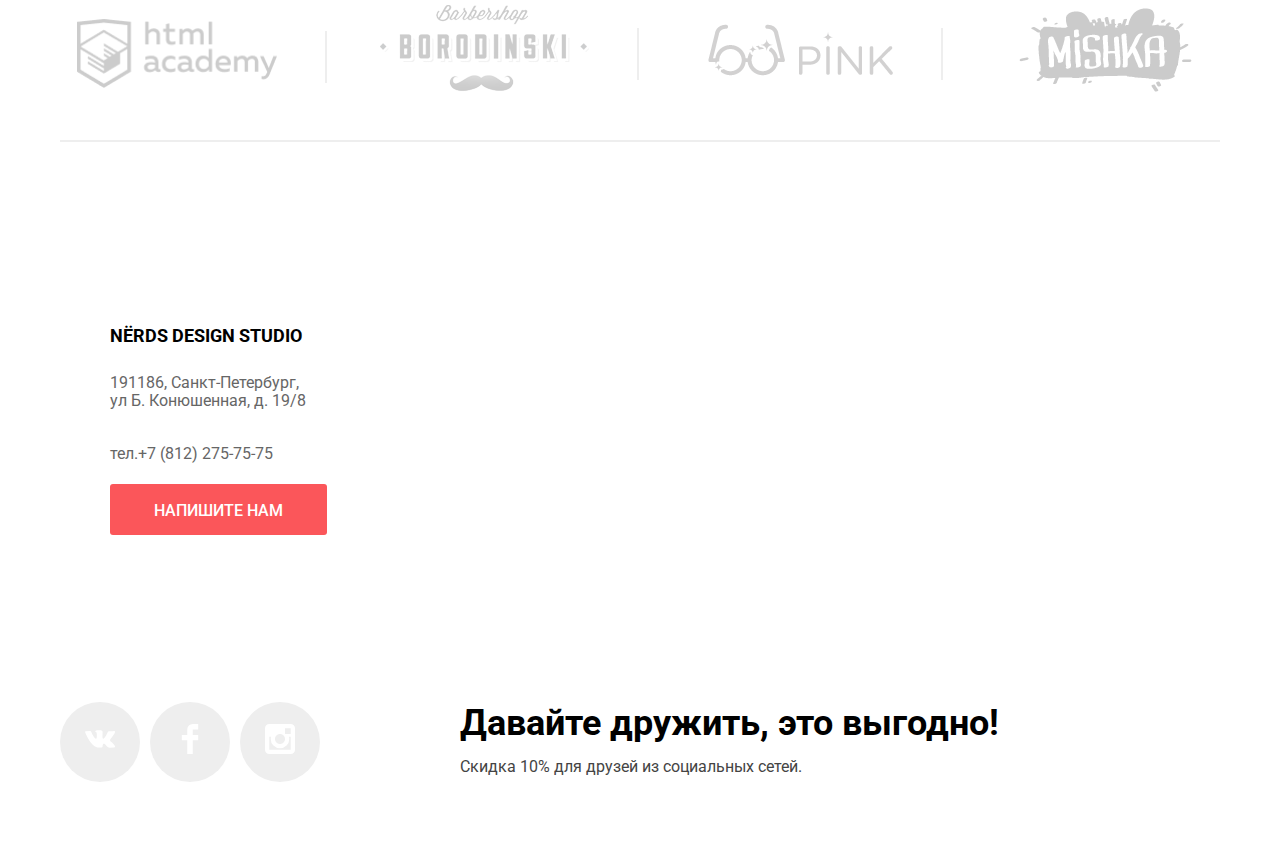
==== commit 47c2d734: "работа с картой и бьютифаем" ====
--- a/index.html
+++ b/index.html
@@ -48,7 +48,7 @@
         <ul class="slider-list">
           <li class="slider-item slide slide-current">
             <section class="slider-text">
-              <p class="slider-main-text">Долго, дорого, скурпулезно</p>
+              <p class="slider-main-text">Долго, дорого, скурпулезно.</p>
               <p class="slider-description-text">Математически выверенный дизайн <br>
                 для вашего сайта или мобильного приложения.</p>
               <a class="button button-primary" href="">Узнать больше</a>
@@ -115,7 +115,7 @@
         <section class="differents">
           <h2 class="visually-hidden">Чем мы отличаемся</h2>
           <p class="positioning">Мы — маленькая, но гордая<br> дизайн-студия из Краснодара.</p>
-          <p class="values-company">Исповедуем принципы минимализма и чистоты. Ставим математический расчет превыше креатива. Работаем не покладая рук, как роботы.</p>  
+          <p class="values-company">Исповедуем принципы минимализма и чистоты. Ставим математический расчет превыше креатива. Работаем не покладая рук, как роботы.</p>
           <p class="types-jobs">Выполняем заказы на разработку:</p>
           <ul>
             <li>Веб-сайтов любой сложности</li>
@@ -170,6 +170,7 @@
       <h2 class="visually-hidden">Как нас найти</h2>
       <div class="main-map">
         <iframe class="map-image" src="https://yandex.ru/map-widget/v1/?um=constructor%3A27536c4628684fb5d12286c94dd393b556b25a87e34277286cd9ff3832526859&amp;source=constructor" width="1200" height="400" frameborder="0"></iframe>
+        <div class="container">
           <div class="map-address">
             <h3>Nёrds design studio</h3>
             <p>191186, Санкт-Петербург,<br> ул Б. Конюшенная, д. 19/8</p>
@@ -185,7 +186,10 @@
         <li class="social-button">
           <a href="https://vk.com/" target="_blank">
             <span class="visually-hidden">Вконтакте</span>
-            <svg width="26" height="15" viewBox="0 0 26 15"><path fill="#FFF" d="M16.138 11.51c.956-.309 2.18 2.04 3.483 2.939.978.681 1.727.534 1.727.534l3.473-.05s1.815-.112.957-1.554c-.071-.12-.503-1.069-2.585-3.022-2.177-2.043-1.882-1.712.739-5.244 1.597-2.153 2.236-3.468 2.036-4.028-.192-.539-1.365-.399-1.365-.399L20.69.713c-.381.001-.704.119-.851.515-.003.004-.621 1.666-1.445 3.079-1.741 2.989-2.436 3.148-2.724 2.961-.661-.433-.494-1.737-.494-2.664 0-2.897.432-4.105-.846-4.417-.427-.104-.739-.172-1.828-.182-1.392-.021-2.574 0-3.244.329-.445.223-.786.712-.579.74.26.035.843.16 1.155.586.401.552.389 1.789.389 1.789s.229 3.411-.54 3.834c-.528.29-1.25-.302-2.803-3.016-.793-1.388-1.392-2.922-1.392-2.922s-.116-.285-.326-.441c-.25-.185-.6-.244-.6-.244L.848.684S.29.7.085.946c-.182.218-.015.668-.015.668s2.909 6.881 6.203 10.347c3.02 3.182 6.452 2.971 6.452 2.971h1.555s.469-.054.709-.312c.224-.24.214-.691.214-.691s-.031-2.109.935-2.419z"/></svg>
+            <svg width="26" height="15" viewBox="0 0 26 15">
+              <path fill="#FFF"
+                d="M16.138 11.51c.956-.309 2.18 2.04 3.483 2.939.978.681 1.727.534 1.727.534l3.473-.05s1.815-.112.957-1.554c-.071-.12-.503-1.069-2.585-3.022-2.177-2.043-1.882-1.712.739-5.244 1.597-2.153 2.236-3.468 2.036-4.028-.192-.539-1.365-.399-1.365-.399L20.69.713c-.381.001-.704.119-.851.515-.003.004-.621 1.666-1.445 3.079-1.741 2.989-2.436 3.148-2.724 2.961-.661-.433-.494-1.737-.494-2.664 0-2.897.432-4.105-.846-4.417-.427-.104-.739-.172-1.828-.182-1.392-.021-2.574 0-3.244.329-.445.223-.786.712-.579.74.26.035.843.16 1.155.586.401.552.389 1.789.389 1.789s.229 3.411-.54 3.834c-.528.29-1.25-.302-2.803-3.016-.793-1.388-1.392-2.922-1.392-2.922s-.116-.285-.326-.441c-.25-.185-.6-.244-.6-.244L.848.684S.29.7.085.946c-.182.218-.015.668-.015.668s2.909 6.881 6.203 10.347c3.02 3.182 6.452 2.971 6.452 2.971h1.555s.469-.054.709-.312c.224-.24.214-.691.214-.691s-.031-2.109.935-2.419z" />
+              </svg>
           </a>
         </li>
         <li class="social-button">
@@ -198,7 +202,10 @@
         <li class="social-button">
           <a href="https://www.instagram.com/" target="_blank">
             <span class="visually-hidden">Инстаграм</span>
-            <svg width="21" height="21" viewBox="0 0 21 21"><path fill="#FFF" d="M18 0H3C1.35 0 0 1.35 0 3v15c0 1.65 1.35 3 3 3h15c1.65 0 3-1.35 3-3V3c0-1.65-1.35-3-3-3zm-7.5 7c1.93 0 3.5 1.57 3.5 3.5S12.43 14 10.5 14 7 12.43 7 10.5 8.57 7 10.5 7zM18 18H3V9h1.181A6.504 6.504 0 0 0 4 10.5a6.5 6.5 0 1 0 13 0 6.45 6.45 0 0 0-.181-1.5H18v9zm0-11h-4V3h4v4z"/></svg>
+            <svg width="21" height="21" viewBox="0 0 21 21">
+              <path fill="#FFF"
+                d="M18 0H3C1.35 0 0 1.35 0 3v15c0 1.65 1.35 3 3 3h15c1.65 0 3-1.35 3-3V3c0-1.65-1.35-3-3-3zm-7.5 7c1.93 0 3.5 1.57 3.5 3.5S12.43 14 10.5 14 7 12.43 7 10.5 8.57 7 10.5 7zM18 18H3V9h1.181A6.504 6.504 0 0 0 4 10.5a6.5 6.5 0 1 0 13 0 6.45 6.45 0 0 0-.181-1.5H18v9zm0-11h-4V3h4v4z" />
+              </svg>
           </a>
         </li>
       </ul>
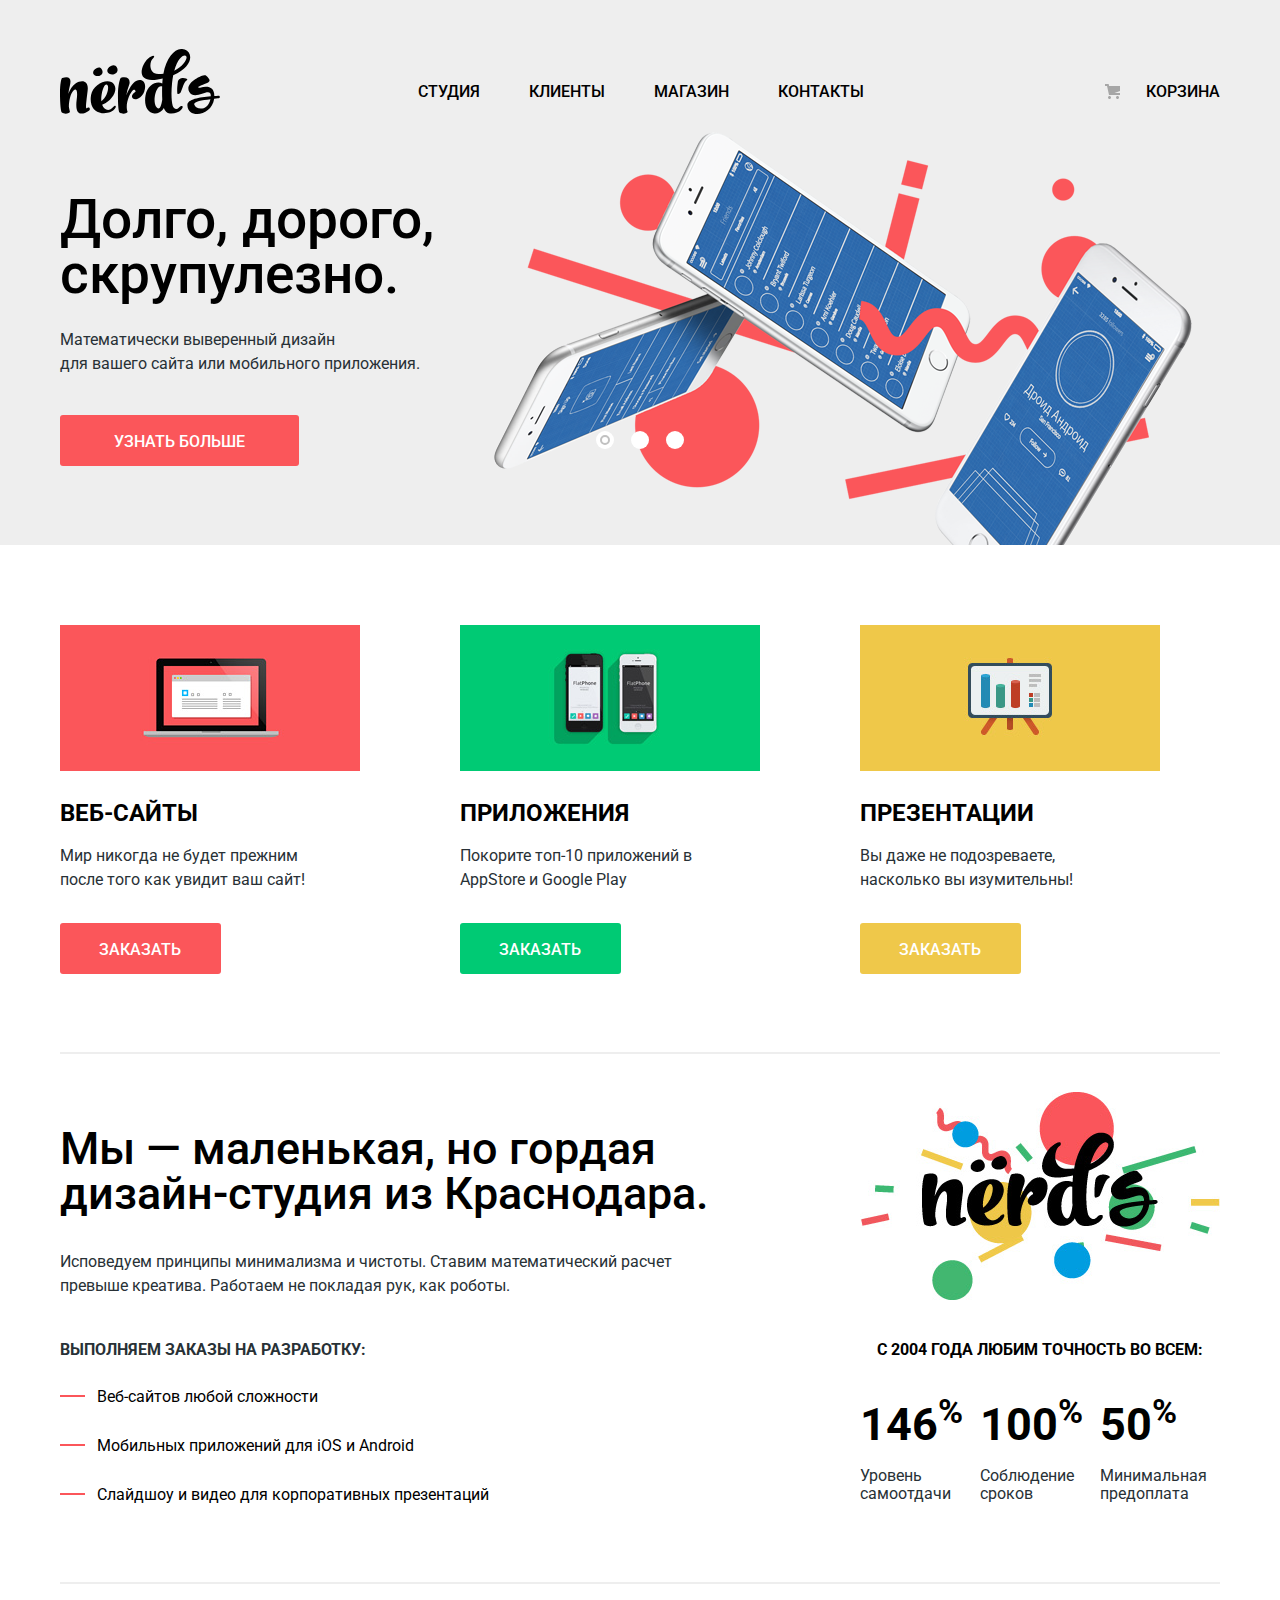
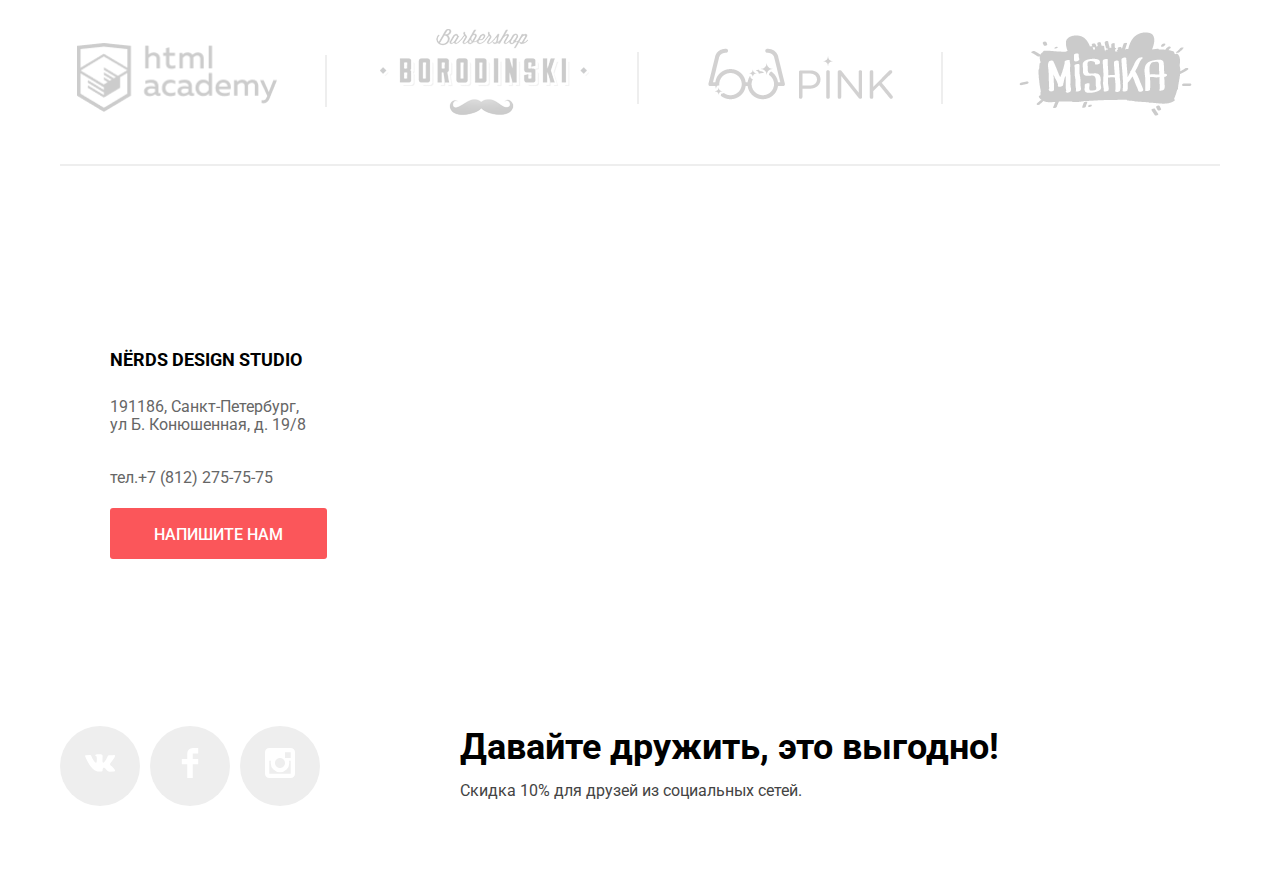
==== commit a0f1e401: "работа с Д19" ====
--- a/index.html
+++ b/index.html
@@ -48,7 +48,7 @@
         <ul class="slider-list">
           <li class="slider-item slide slide-current">
             <section class="slider-text">
-              <p class="slider-main-text">Долго, дорого, скурпулезно.</p>
+              <p class="slider-main-text">Долго, дорого, скрупулезно.</p>
               <p class="slider-description-text">Математически выверенный дизайн <br>
                 для вашего сайта или мобильного приложения.</p>
               <a class="button button-primary" href="">Узнать больше</a>
--- a/css/style.css
+++ b/css/style.css
@@ -382,7 +382,7 @@
 
 .features {
   margin-top: 80px;
-  margin-bottom: 80px;
+  margin-bottom: 60px;
 }
 
 .features-list {
@@ -396,6 +396,7 @@
 }
 
 .features-item {
+  margin-bottom: 20px;
   text-align: left;
   min-height: 347px;
 }
@@ -483,7 +484,7 @@
 .values-company {
   max-width: 646px;
   margin: 0;
-  margin-bottom: 16px;
+  margin-bottom: 40px;
   color: var(--text-gray);
 }
 
@@ -583,6 +584,7 @@
   padding-left: 17px;
   padding-right: 28px;
   display: flex;
+  flex-wrap: wrap;
   justify-content: space-between;
   align-items: center;
   flex-direction: row;
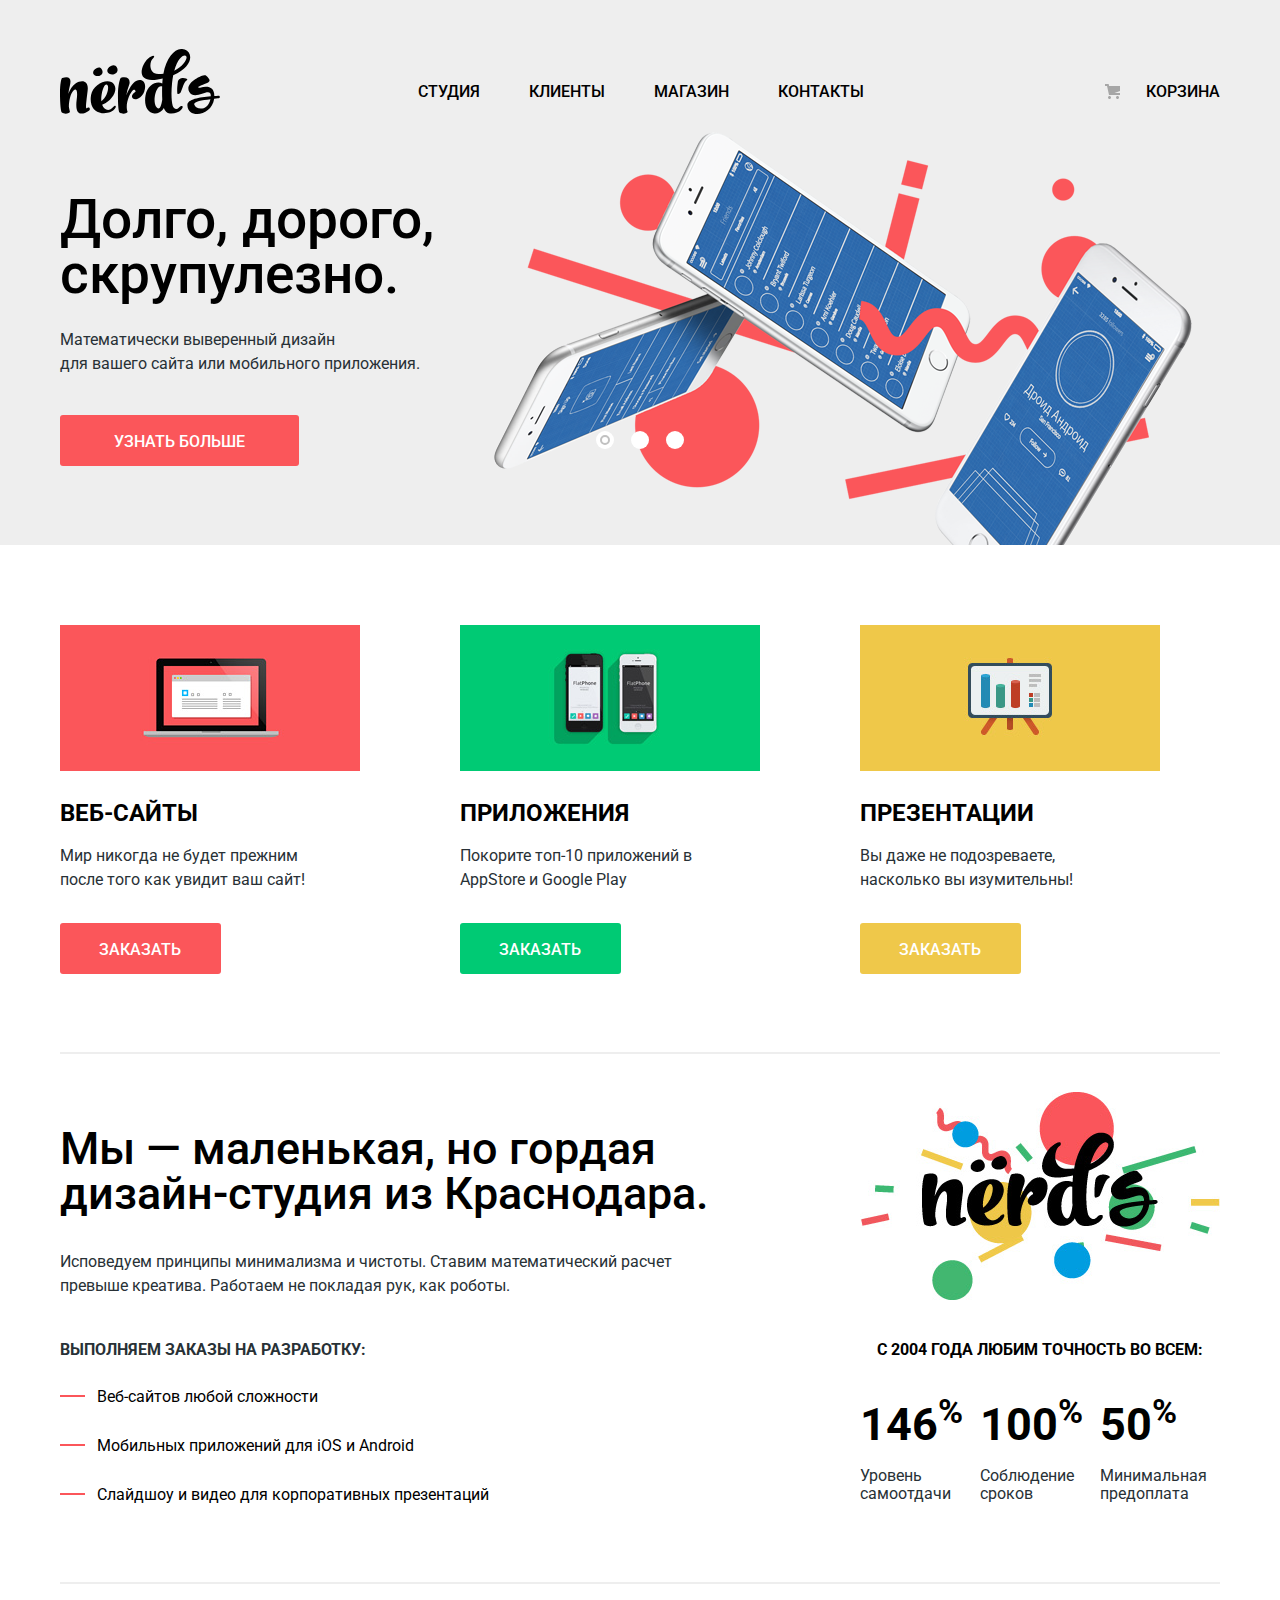
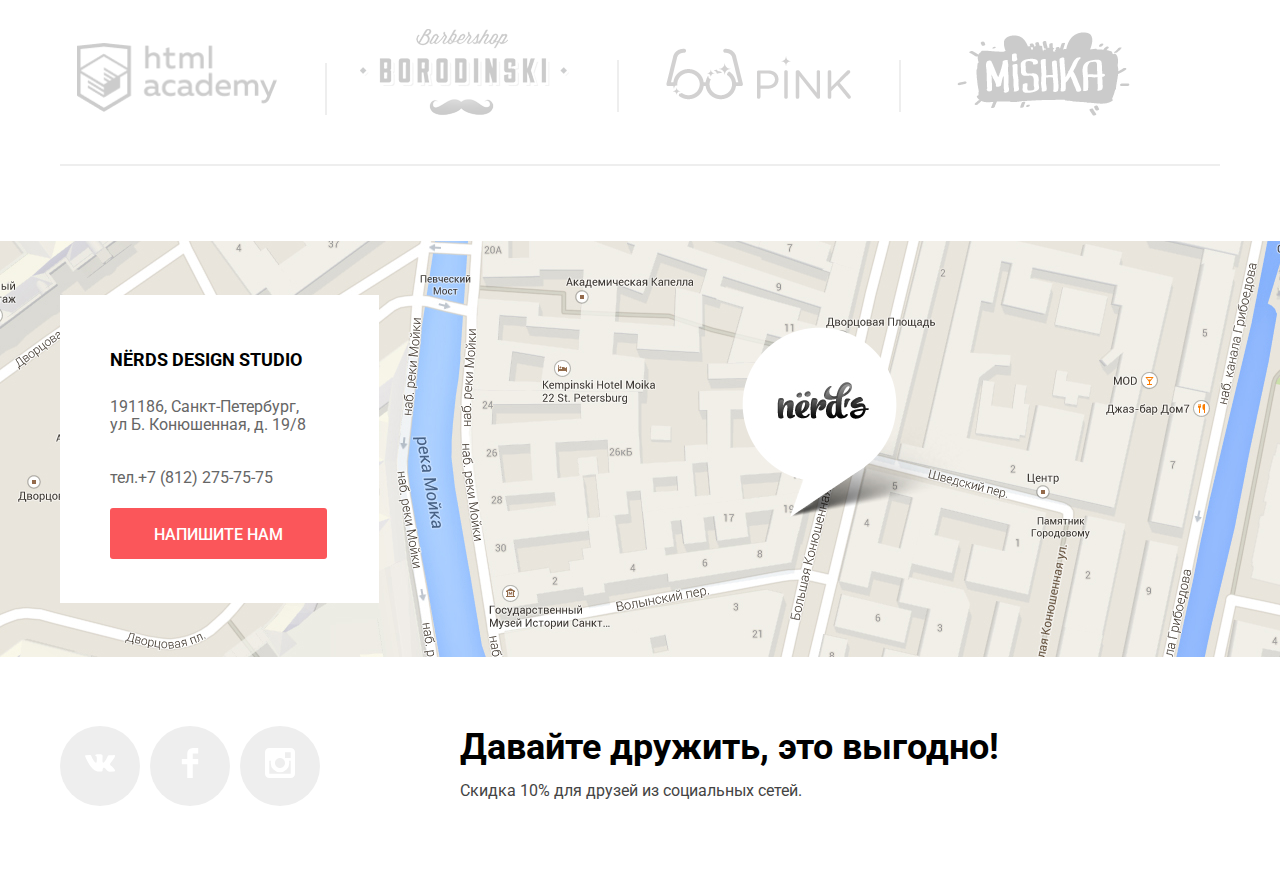
==== commit 09162314: "работа с картой и блоком логотипов" ====
--- a/index.html
+++ b/index.html
@@ -6,7 +6,7 @@
   <title>HTML Academy: Нёрдс</title>
   <link href="https://fonts.googleapis.com/css2?family=Roboto:ital,wght@0,100;0,300;0,400;0,500;0,700;0,900;1,100;1,300;1,400;1,500;1,700;1,900&display=swap" rel="stylesheet">
   <link href="css/normalize.css" rel="stylesheet">
-  <link href="css/style.css" rel="stylesheet">
+  <link href="css/style.min.css" rel="stylesheet">
 </head>
 
 <body class="page-body">
@@ -169,7 +169,8 @@
     <section class="map-footer">
       <h2 class="visually-hidden">Как нас найти</h2>
       <div class="main-map">
-        <iframe class="map-image" src="https://yandex.ru/map-widget/v1/?um=constructor%3A27536c4628684fb5d12286c94dd393b556b25a87e34277286cd9ff3832526859&amp;source=constructor" width="1200" height="400" frameborder="0"></iframe>
+      <img class="map-image" src="img/map-plus-marker.jpg" width="1200" height="416" alt="Карта города">
+      <iframe class="map-iframe" src="https://yandex.ru/map-widget/v1/?um=constructor%3A27536c4628684fb5d12286c94dd393b556b25a87e34277286cd9ff3832526859&amp;source=constructor" width="1200" height="400"></iframe>
         <div class="container">
           <div class="map-address">
             <h3>Nёrds design studio</h3>
--- a/css/style.min.css
+++ b/css/style.min.css
@@ -0,0 +1 @@
+:root{--primary-black:0,0,0;--primary-white:255,255,255;--primary-red:#FB565A;--hover-red:#E74246;--active-red:#D7373B;--primary-gray:#EEEEEE;--hover-gray:#DFDFDF;--active-gray:#D5D5D5;--primary-darkgray:77,77,77;--active-link-gray:65,65,65;--text-gray:#283136}html{box-sizing:border-box}body{min-width:1180px;margin:0;padding:0;font-family:Roboto,Arial,sans-serif;font-size:16px;line-height:24px;font-weight:400;color:rgba(var(--primary-black),1);background-color:rgba(var(--primary-white),1)}a{text-decoration:none}img{max-width:100%;height:auto}.horizontal-line{border:none;height:2px;background-color:var(--primary-gray)}.visually-hidden{position:absolute;width:1px;height:1px;margin:-1px;border:0;padding:0;clip:rect(0 0 0 0);overflow:hidden}.page{height:100%}.page-body{min-height:100%;display:grid;grid-template-rows:min-content 1fr min-content;align-content:start}.page-catalog{display:grid;grid-column-gap:140px;grid-template-columns:260px 1fr;align-content:start}.container{width:1160px;padding:0 15px;margin:0 auto}.button{font:inherit;line-height:18px;font-weight:500;border-radius:3px;text-align:center;vertical-align:middle;text-transform:uppercase;border-radius:3px;border:none;cursor:pointer}.button-primary{color:rgba(var(--primary-white),1);background-color:var(--primary-red)}.button-primary:hover{background-color:var(--hover-red);transition:.3s}.button-primary:active{color:rgba(var(--primary-white),.3);background-color:var(--active-red);box-shadow:inset 0 3px 0 rgba(0,1,1,.1);transition:.3s}.button-secondary{color:rgba(var(--primary-black),1);background-color:var(--primary-gray)}.button-secondary:hover{color:rgba(var(--primary-black),1);background-color:#dfdfdf;transition:.3s}.button-secondary:active{color:rgba(var(--primary-black),.3);background-color:#d5d5d5;box-shadow:inset 0 3px 0 rgba(0,1,1,.1);transition:.3s}.page-header{background-color:var(--primary-gray)}.header-background{background-color:var(--primary-gray);background-size:cover}.main-navigation{width:100%;margin-top:49px;text-transform:uppercase;font-weight:500;color:rgba(var(--primary-black),1);line-height:30px;list-style:none;display:flex;justify-content:space-between;align-items:center}.main-header-logo{width:160px;height:65px;color:rgba(var(--primary-black),1);fill:currentColor}.main-header-logo:hover{fill:rgba(var(--primary-black),1)}.main-header-logo:active{fill:#a6a6a6;transition:.3s}.site-navigation{flex-wrap:wrap;margin:0;margin-top:20px;padding:0;list-style:none;font-weight:500}.header-cart{margin-top:20px;max-width:115px}.cart-link::before{content:"";position:absolute;top:7px;right:100px;width:15px;height:15px;background-image:url(../img/cart-icon.svg);background-repeat:no-repeat;background-position:0 0}.header-cart .cart-link{padding-left:40px;position:relative}.site-navigation li{display:inline-block;vertical-align:top;margin-right:45px}.site-navigation li:last-child{padding-right:0}.site-navigation a{position:relative;text-align:center;padding-top:25px;padding-bottom:25px;color:rgba(var(--primary-black),1)}.header-cart a{display:block;color:rgba(var(--primary-black),1)}.header-cart a:hover,.site-navigation a:hover{color:var(--primary-red);transition:.3s}.header-cart a:active,.site-navigation a:active{color:rgba(var(--primary-black),.3);transition:.3s}.site-navigation-active::before{display:inline-block;vertical-align:top;position:absolute;content:"";width:100%;height:2px;background:var(--primary-red);bottom:4px}.page-title{background-color:var(--primary-gray);padding-top:78px;padding-bottom:108px;text-align:center;margin:0;margin-bottom:55px;font-size:55px;line-height:1}.slider{width:100%;background-color:var(--primary-gray)}.slider-full{position:relative;width:1160px;margin:0 auto;padding:0}.slider ul{list-style:none;display:flex;align-items:center;flex-wrap:wrap;padding:0;margin:0}.slider-item{position:relative;width:1160px}.slider-text{position:absolute;top:78px}.slider-main-text{width:538px;min-height:111px;font-size:55px;line-height:55px;font-weight:500;margin:0;margin-bottom:25px}.slider-description-text{margin:0;width:400px;min-height:49px;color:var(--text-gray);margin-bottom:52px}.slider-text a{padding:54px;padding-top:17px;padding-bottom:15px}.slider-controls{position:absolute;top:317px;left:536px;z-index:20;display:flex;width:88px;justify-content:space-between}.slider-controls button{padding:0;border:0;width:18px;height:18px;background-color:rgba(var(--primary-white),1);border-radius:50%;cursor:pointer}.slide{display:none}.slide-current{display:block}.slider-controls .current{width:18px;height:18px;align-self:center;border-radius:50%}.slider-controls .current::before{border-color:#c1c1c1}.slider-control{position:relative}.slider-control::before{content:"";position:absolute;width:6px;height:6px;border:2px solid transparent;border-radius:50%;top:50%;left:50%;transform:translate(-50%,-50%)}.slider-img{display:flex;padding-left:400px;width:760px}.features{margin-top:80px;margin-bottom:60px}.features-list{display:grid;grid-template-columns:1fr 1fr 1fr;column-gap:100px;margin:0;margin-right:60px;padding:0;list-style:none}.features-item{margin-bottom:20px;text-align:left;min-height:347px}.features-item h3{font-size:24px;line-height:30px;margin-top:20px;margin-bottom:16px;font-weight:700;text-transform:uppercase}.features-item p{color:var(--text-gray);margin:0;margin-bottom:45px}.button-features{padding-left:39px;padding-right:40px;padding-top:17px;padding-bottom:15px}.button-green{color:rgba(var(--primary-white),1);background-color:#00ca74}.button-green:hover{background-color:#00bc6c;transition:.3s}.button-green:active{color:rgba(var(--primary-white),.3);background-color:#00aa62;box-shadow:inset 0 3px 0 rgba(0,1,1,.1);transition:.3s}.button-yellow{color:rgba(var(--primary-white),1);background-color:#efc84a}.button-yellow:hover{background-color:#eab534;transition:.3s}.button-yellow:active{color:rgba(var(--primary-white),.3);background-color:#e5a722;box-shadow:inset 0 3px 0 rgba(0,1,1,.1);transition:.3s}.section-about{display:flex;justify-content:space-between;flex-wrap:wrap;margin-top:38px;margin-bottom:50px;width:100%}.differents{width:651px}.positioning{margin:0;margin-top:34px;margin-bottom:34px;font-weight:500;font-size:45px;line-height:45px}.values-company{max-width:646px;margin:0;margin-bottom:40px;color:var(--text-gray)}.types-jobs{font-weight:700;text-transform:uppercase;margin:0;margin-bottom:23px;color:var(--text-gray)}.rtb{width:360px;min-height:412px}.logo-container{margin:0;height:208px}.logo-container img{width:360px;height:208px}.differents ul{list-style:none;color:rgba(var(---text-gray),1);margin:0;padding:0}.differents li{position:relative;margin:0;padding:0;padding-left:37px;margin-bottom:25px}.differents li::before{content:"";position:absolute;top:10px;left:0;width:25px;height:2px;background-color:var(--primary-red)}.rtb ul{list-style:none;padding:0;margin:0;display:grid;grid-template-columns:1fr 1fr 1fr}.rtb-numbers{font-weight:700;font-size:45px;line-height:64px;margin:0}.rtb-numbers-description{line-height:18px;color:var(--text-gray);margin:0;margin-top:10px}.rtb-discription{text-align:center;text-transform:uppercase;font-weight:700;margin-top:38px;margin-bottom:31px}.our-projects{width:100%;min-height:180px;margin-bottom:75px;border-top:2px solid var(--primary-gray);border-bottom:2px solid var(--primary-gray)}.projects-list{margin:0;padding-top:45px;padding-bottom:20px;padding-left:17px;padding-right:28px;display:flex;flex-wrap:wrap;justify-content:space-between;align-items:center;flex-direction:row;list-style:none}.projects-item{position:relative;min-width:185px;padding-right:50px;padding-bottom:17px}.projects-item:not(:last-child)::after{content:"";position:absolute;top:50%;right:0;width:2px;height:52px;background-color:var(--primary-gray);transform:translateY(-50%)}.project-html-academy{margin-top:7px}.project-borodinski{margin-left:-23px}.project-pink{margin-left:-8px}.projects-item img{flex-grow:1;opacity:.2}.projects-item img:hover{opacity:1;transition:.3s}.projects-item img:active{opacity:.1;transition:.3s}.footer-social{display:flex;align-items:center;justify-content:center;min-height:218px}.map-footer{position:relative;height:416px}.map-iframe,.map-image{position:absolute;top:0;left:0;right:0;bottom:0;max-height:100%;width:100%;height:100%}.map-iframe{border:0}.map-image{object-fit:cover}.map-address-container{border:1px solid transparent}.map-address{position:absolute;top:54px;width:319px;min-height:308px;background-color:rgba(var(--primary-white),1)}.map-address h3{text-transform:uppercase;font-size:18px;line-height:30px;font-weight:700;margin-left:50px;margin-top:50px;margin-bottom:23px}.map-address p{color:#666;line-height:18px;margin-bottom:35px;padding-left:50px;padding-right:39px}.button-mail{padding-left:44px;padding-right:44px;padding-top:17px;padding-bottom:15px;margin-left:50px;margin-bottom:47px}.number{text-decoration:none;color:#666}.footer-cta{text-align:left;margin:0;margin-right:100px;margin-left:140px;width:660px}.after-big-text{color:#444;margin:0}.big-text{color:var(--primary-black);margin:0;padding-bottom:14px;font-size:36px;line-height:36px;font-weight:700}.social-links{display:flex;flex-wrap:wrap;justify-content:space-between;width:260px;height:80px;padding:0;margin:0;list-style:none}.social-button{display:flex;align-items:center;justify-content:center;width:80px;height:80px;border-radius:100%;fill:rgba(var(--primary-white),1);background-color:var(--primary-gray);cursor:pointer}.social-button:hover{background-color:var(--hover-red);transition:.3s}.social-button svg{width:30px;height:30px}.social-button:active path{fill:rgba(var(--primary-white),.3);background-color:var(--active-red);transition:.3s}.filters{grid-row-start:1;grid-row-end:3}.filter-grid{display:flex;margin:0;padding:0;border:none}.grid{margin-top:54px;margin-bottom:20px}.range-filter{width:260px;margin-top:48px}.filter legend{font-size:18px;line-height:30px;font-weight:700;text-transform:uppercase}.range-controls{position:relative;height:41px;background-color:var(--primary-gray);margin-bottom:14px;padding-top:39px;padding-left:33px;padding-right:22px;border-radius:3px}.range-controls .scale{height:2px;background:#d7dcdf}.range-controls .bar{width:70%;height:2px;background:#00ca74}.range-controls .toggle{position:absolute;top:30px;left:0;width:4px;height:4px;padding:0;border:8px solid rgba(var(--primary-white),1);background-color:#ababab;border-radius:50%;box-shadow:0 2px 1px rgba(0,0,0,.15);cursor:pointer}.range-controls .toggle-min{left:18px}.range-controls .toggle-max{left:160px}.price-controls label{text-transform:uppercase;font-family:inherit;font-size:16px;line-height:22px}.price-controls input{font-family:inherit;font-size:inherit;line-height:inherit;width:80px;height:38px;background-color:var(--primary-gray);border:none;border-radius:3px;margin-left:11px;text-align:center}.price-controls{display:flex;justify-content:space-between}.filter ul{list-style:none;padding:0;color:rgba(var(--primary-darkgray),.4)}.filter-item{margin-bottom:17px;color:var(--text-gray)}.filter-check{padding-left:36px;color:rgba(var(--text-gray),1);cursor:pointer}.filter-input{position:absolute;-webkit-appearance:none;-moz-appearance:none;appearance:none}.filter-checkbox{position:absolute;width:23px;height:23px;margin-left:-36px;background-image:url(../img/checkbox-off.svg);opacity:.4}.filter-radio-button{position:absolute;width:25px;height:25px;margin-left:-36px;background-image:url(../img/radio-off.svg);opacity:.4}.filter-input:focus+.filter-checkbox,.filter-input:hover+.filter-checkbox{background-image:url(../img/checkbox-off.svg);opacity:1;transition:.3s}.filter-input:focus+.filter-radio-button,.filter-input:hover+.filter-radio-button{background-image:url(../img/radio-off.svg);opacity:1;transition:.3s}.filter-input:checked+.filter-checkbox{background-image:url(../img/checkbox-on.svg);width:25px}.filter-input:checked:focus+.filter-checkbox,.filter-nput:checked:hover+.filter-checkbox{color:rgba(var(--text-gray),1);background-image:url(../img/checkbox-on.svg);opacity:1;transition:.3s}.filter-input:disabled+.filter-checkbox{background-image:url(../img/checkbox-off.svg);opacity:1}.filter-input:disabled:focus+.filter-checkbox,.filter-input:disabled:hover+.filter-checkbox{background-image:url(../img/checkbox-off.svg);opacity:.1;transition:.3s}.filter-input:disabled:checked+.filter-checkbox{background-image:url(../img/checkbox-on.svg);opacity:.1;transition:.3s}.filter-input:disabled:checked:focus+.filter-checkbox,.filter-input:disabled:checked:hover+.filter-checkbox{background-image:url(../img/checkbox-on.svg);opacity:.1;transition:.3s}.filter-input:checked+.filter-radio-button{background-image:url(../img/radio-on.svg)}.filter-input:checked:focus+.filter-radio-button,.filter-input:checked:hover+.filter-radio-button{color:rgba(var(--filter-text-gray),1);background-image:url(../img/radio-on.svg);opacity:1;transition:.3s}.filter-input:disabled+.filter-radio-button{background-image:url(../img/radio-off.svg);opacity:.1}.filter-input:disabled:focus+.filter-radio-button,.filter-input:disabled:hover+.filter-radio-button{background-image:url(../img/radio-off.svg);opacity:.1;transition:.3s}.filter-input:disabled:checked+.filter-radio-button{background-image:url(../img/radio-on.svg);opacity:.1}.filter-input:disabled:checked:focus+.filter-adio-button,.filter-input:disabled:checked:hover+.filter-radio-button{background-image:url(../img/radio-on.svg);opacity:.1;transition:.3s}.button-show{padding-left:88px;padding-right:89px;padding-top:17px;padding-bottom:15px;margin-top:25px}.sorting{display:flex;justify-content:space-between;min-height:30px}.title-sorting{text-transform:uppercase;margin:0;font-size:18px;line-height:30px;font-weight:700}.sorting-buttons{display:flex;justify-content:space-between;align-items:center}.sorting-type{display:flex;align-items:center;justify-content:space-between;margin:0;padding:0;list-style:none}.button-sort{color:rgba(var(--primary-black),.3);font-size:14px;margin-right:30px;background-color:transparent}.button-sort:last-child{padding-right:0}.button-sort:focus,.button-sort:hover{color:rgba(var(--primary-black),.6);transition:.3s}.button-sort-current,.button-sort:active{color:rgba(var(--primary-black),1)}.sorting-ranging-type{display:flex;min-width:40px;align-items:center;justify-content:space-between;margin:0;padding:0;margin-left:10px;list-style:none}.sorting-ranging{background-color:transparent;fill:currentColor;fill-opacity:.2}.sorting-ranging:focus,.sorting-ranging:hover{fill:#a6a6a6;fill-opacity:1;transition:.3s}.sorting-ranging-current,.sorting-ranging:active{fill:var(--primary-black);fill-opacity:1;transition:.3s}.sort-list-item{margin-right:5px}.catalog-list{display:flex;flex-wrap:wrap;justify-content:space-between;margin:0;margin-top:45px;padding:0;list-style:none}.catalog-list-item{position:relative;margin-bottom:30px;width:360px}.catalog-list-item:hover{box-shadow:0 6px 15px rgba(0,1,1,.25);transition:.3s}.browser-header{padding:0;margin:0;width:360px;height:40px;opacity:.12}.catalog-list-image{padding:0;margin:0;width:360px;height:580px}.catalog-list-item-info{position:absolute;bottom:0;display:none}.catalog-list-item:hover .catalog-list-item-info{display:flex;flex-direction:column;align-items:center;background-color:var(--primary-gray);min-height:230px;width:360px;border-radius:0 0 3px 3px;transition:.3s}.catalog-list-item:hover .browser-header{opacity:1;transition:.3s}.catalog-item-description{text-align:center;color:#666;line-height:18px;margin:0;margin-bottom:32px;margin-top:15px}.catalog-item{text-transform:uppercase;color:var(--primary-black);font-size:18px;font-weight:700;line-height:30px;margin-top:26px;transition:.2s}.catalog-item:hover{color:var(--primary-red);transition:.3s}.catalog-item:active{color:rgba(var(--primary-black),.3);transition:.3s}.button-catalog{padding:17px 72px 15px 72px}.pagination-list{display:flex;flex-wrap:wrap;list-style:none;padding:0;margin:0;margin-bottom:60px;margin-top:25px}.pagination-item{margin-right:11px}.pagination-item a{display:block;text-transform:uppercase;color:rgba(var(--primary-black),1);padding-top:17px;padding-bottom:15px;padding-left:20px;padding-right:20px;margin:0;line-height:18px;font-weight:500;border-radius:3px;background-color:var(--primary-gray)}.pagination-item:last-child{margin-right:0}.pagination-item a:hover{background-color:#dfdfdf;transition:.3s}.pagination-item a:active{color:rgba(var(--primary-black),.3);background-color:#d5d5d5;box-shadow:inset 0 3px 0 rgba(0,1,1,.1);transition:.3s}.pagination-item-current a,.pagination-item-current a:active,.pagination-item-current a:hover{background:rgba(0,0,0,.0001);border:3px solid #dbdbdb;padding-top:14px;padding-bottom:12px;padding-left:17px;padding-right:17px;border-radius:3px;border-color:#dbdbdb;transition:.3s}.button-pagination{padding-top:17px;padding-bottom:15px;padding-left:78px;padding-right:77px}.modal{display:none;box-sizing:border-box}.modal-contact-us{width:960px;position:fixed;top:50px;right:0;bottom:auto;left:0;margin:auto;padding:65px 100px 85px 100px;background:rgba(var(--primary-white),1);box-shadow:0 20px 40px rgba(0,0,0,.4)}.modal-show{display:block;animation:bounce .6s}.modal-error{animation:shake .6s}.modal-title{margin:0;margin-bottom:37px;font-weight:700;font-size:45px}.modal-form{display:flex;flex-wrap:wrap;justify-content:space-between}.form-text{width:100%;margin-bottom:47px;margin-top:34px}.modal-label{display:block;font-weight:700;margin-bottom:9px}.modal-email{flex-grow:1}.modal-name{flex-grow:1;margin-right:56px}.modal-email-input,.modal-name-input{width:100%;min-height:50px;border:2px solid #d7dcde;border-radius:3px;padding-left:16px;color:#a2a2a2}.modal-text-textarea{width:100%;max-width:100%;border:2px solid #d7dcde;border-radius:3px;padding-left:16px;padding-top:16px;color:#a2a2a2}.modal-email-input:hover,.modal-name-input:hover,.modal-text-textarea:hover{border:2px solid #b4b9bb;transition:.3s}.modal-email-input:focus,.modal-name-input:focus,.modal-text-textarea:focus{border:2px solid #000;color:#444}.modal-email-input:invalid,.modal-name-input:invalid,.modal-text-textarea:invalid{border:2px solid var(--primary-red);color:var(--primary-red)}.modal-email-input::-webkit-input-placeholder,.modal-name-input::-webkit-input-placeholder,.modal-text-textarea::-webkit-input-placeholder{color:#a2a2a2}.modal-email-input::-moz-placeholder,.modal-name-input::-moz-placeholder,.modal-text-textarea::-moz-placeholder{color:#a2a2a2}.modal-email-input::-ms-input-placeholder,.modal-name-input::-ms-input-placeholder,.modal-text-textarea::-ms-input-placeholder{color:#a2a2a2}.modal-email-input:focus::-webkit-input-placeholder,.modal-name-input:focus::-webkit-input-placeholder,.modal-text-textarea:focus::-webkit-input-placeholder{color:#444}.modal-email-input:focus::-moz-placeholder,.modal-name-input:focus::-moz-placeholder,.modal-text-textarea:focus::-moz-placeholder{color:#444}.modal-email-input:focus::-ms-input-placeholder,.modal-name-input:focus::-ms-input-placeholder,.modal-text-textarea:focus::-ms-input-placeholder{color:#444}.modal-button{padding:17px 83px 15px 83px}.modal-close{position:absolute;top:78px;right:90px;width:21px;height:21px;background-color:transparent;border:0;cursor:pointer}.modal-close::after,.modal-close::before{content:"";position:absolute;top:10px;left:-2px;width:27px;height:4px;border-radius:3px;background-color:#fecdce}.modal-close::before{transform:rotate(45deg)}.modal-close::after{transform:rotate(-45deg)}.modal-close:hover::after,.modal-close:hover::before{background-color:var(--primary-red);transition:.3s}.modal-close:active::after,.modal-close:active::before{background-color:#ffefef;transition:.3s}@keyframes bounce{0%{transform:translateY(-2000px)}70%{transform:translateY(30px)}90%{transform:translateY(-10px)}100%{transform:translateY(0)}}@keyframes shake{0%,100%{transform:translateX(0)}10%,30%,50%,70%,90%{transform:translateX(-10px)}20%,40%,60%,80%{transform:translateX(10px)}}
